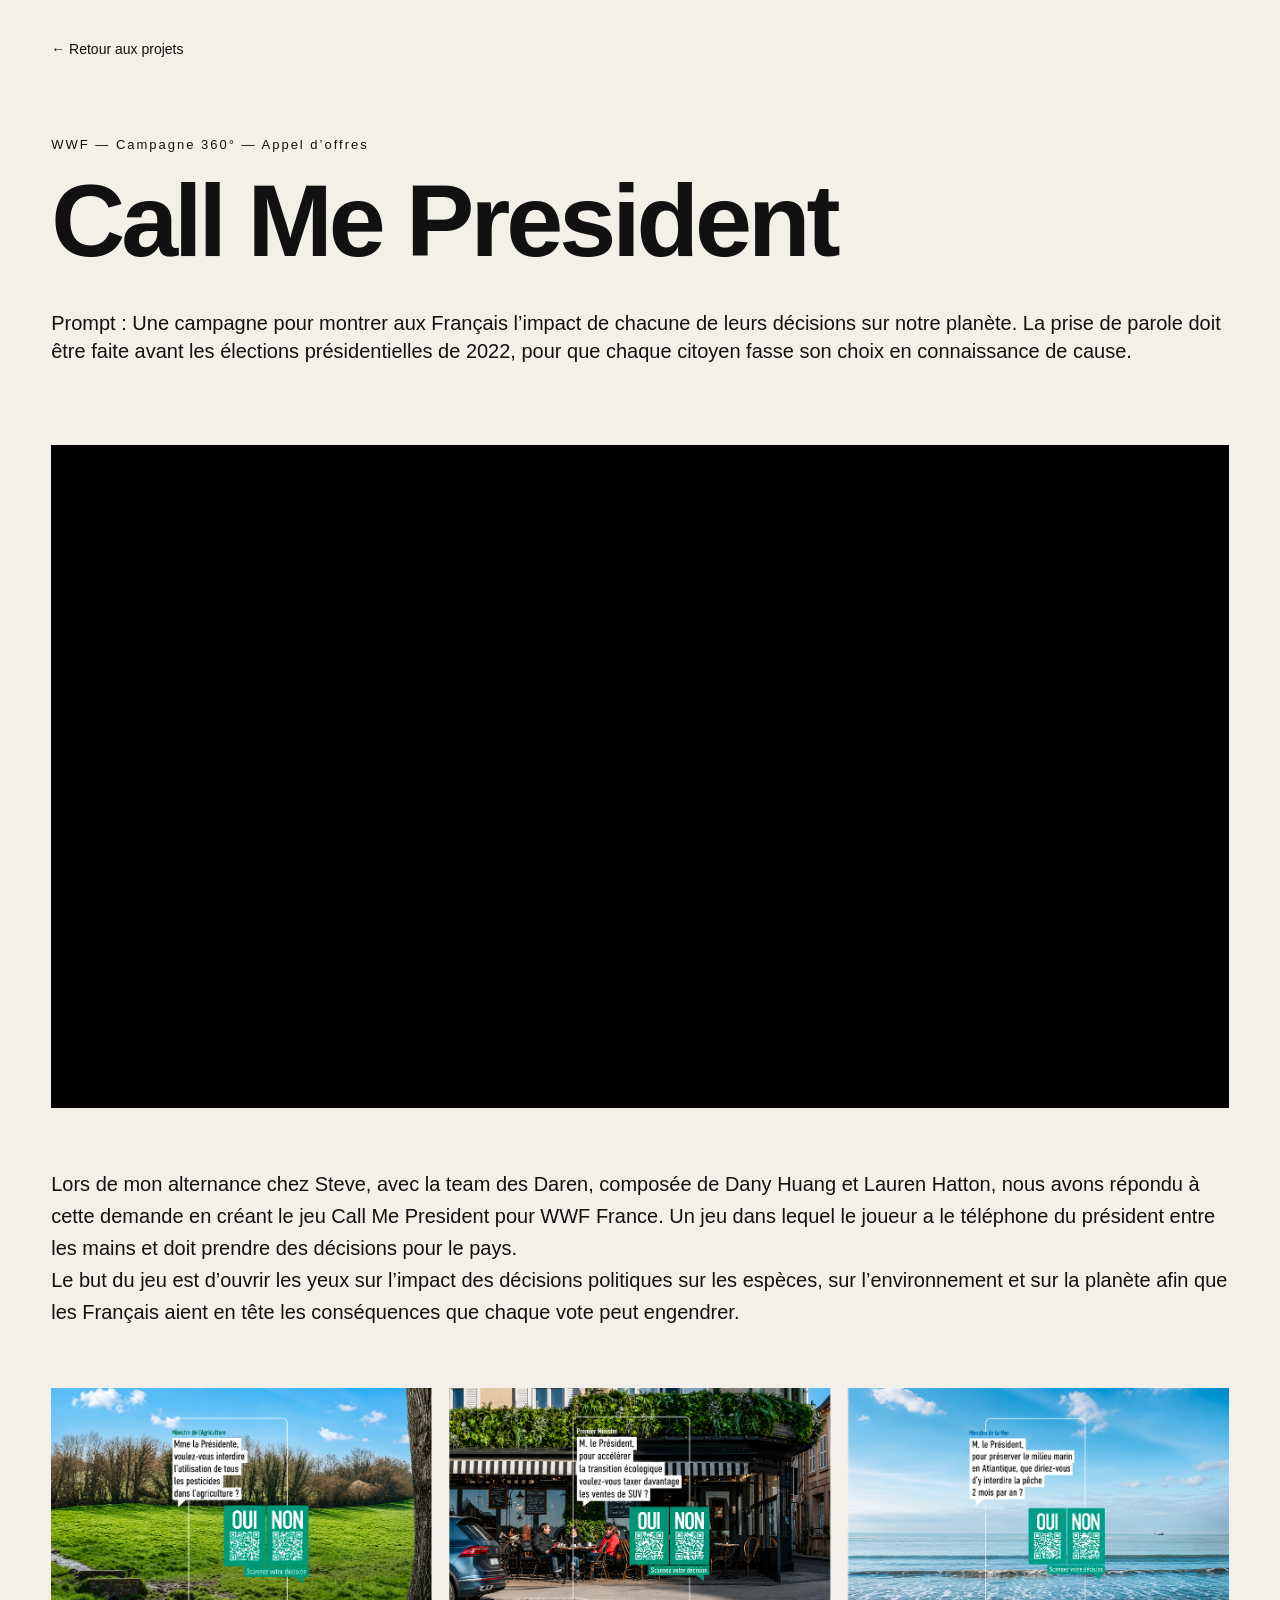
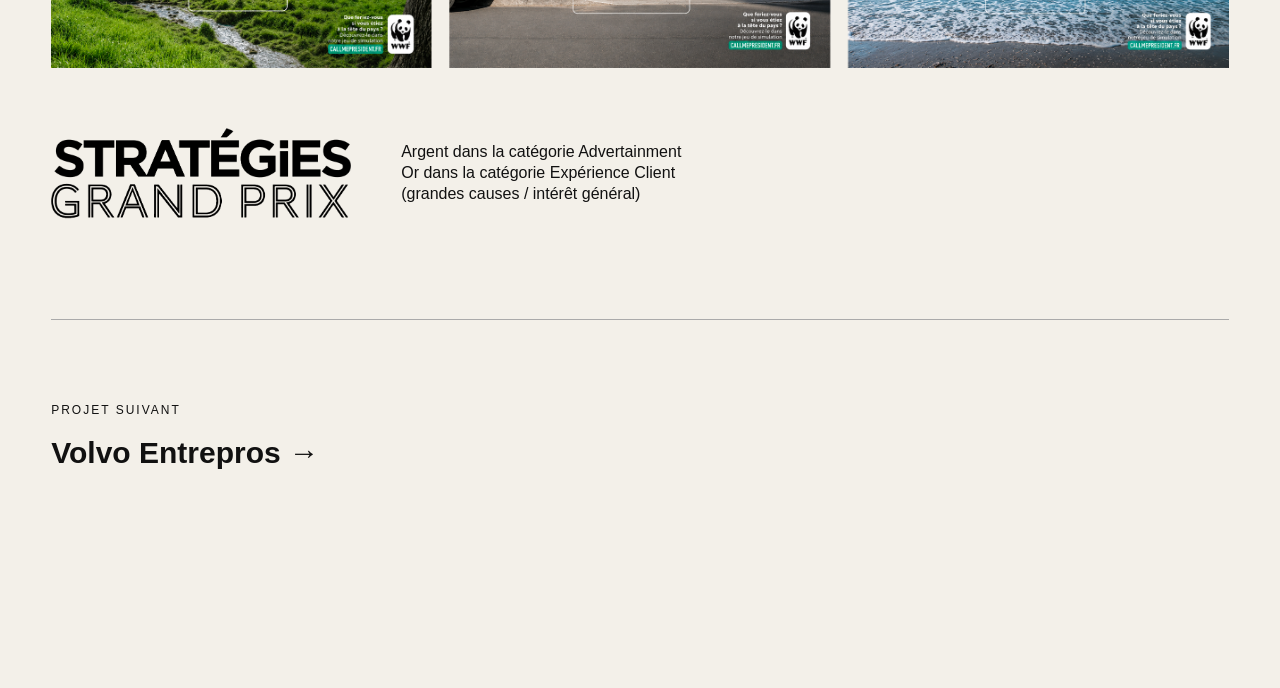
==== projets/projet1.html @ 9bf9206a "ajout du portfolio" ====
<!DOCTYPE html>
<html lang="fr">

<head>
  <meta charset="UTF-8">
  <meta name="viewport" content="width=device-width, initial-scale=1.0">

  <title>Call Me President</title>

  <link rel="stylesheet" href="../style.css">
</head>

<body>

  <main class="project-page">

    <a href="../index.html" class="back-button">
      ← Retour aux projets
    </a>

    <header class="project-header">

      <p class="project-category">
        WWF — Campagne 360° — Appel d’offres
      </p>

      <h1>
        Call Me President
      </h1>

      <p class="project-description">
        Prompt : Une campagne pour montrer aux Français l’impact de chacune de leurs décisions
        sur notre planète. La prise de parole doit être faite avant les élections
        présidentielles de 2022, pour que chaque citoyen fasse son choix en connaissance
        de cause.
      </p>

    </header>

    <div class="project-content">


      <video autoplay muted loop playsinline>
        <source src="../videos/projet1.mp4" type="video/mp4">
      </video>


      <p>
        Lors de mon alternance chez Steve, avec la team des Daren, composée de
        Dany Huang et Lauren Hatton, nous avons répondu à cette demande en créant
        le jeu Call Me President pour WWF France. Un jeu dans lequel le joueur a
        le téléphone du président entre les mains et doit prendre des décisions
        pour le pays.
      </p>


      <p>
        Le but du jeu est d’ouvrir les yeux sur l’impact des décisions politiques
        sur les espèces, sur l’environnement et sur la planète afin que les Français
        aient en tête les conséquences que chaque vote peut engendrer.
      </p>

      <img
        src="../images/projet1-2.png"
        alt="Call Me President"
      >

      <div class="image-text-row">

        <img
          src="../images/strategie-grand-prix.png"
          alt="Stratégies Grand Prix"
        >

        <p>
          Argent dans la catégorie Advertainment<br>
          Or dans la catégorie Expérience Client<br>
          (grandes causes / intérêt général)
        </p>


      </div>

    <a href="projet2.html" class="next-project">

      <span>Projet suivant</span>

      <h2>
       Volvo Entrepros →
      </h2>

    </a>

    </div>

  </main>

</body>

</html>
---- style.css ----
* {
  margin: 0;
  padding: 0;
  box-sizing: border-box;
}

html {
  scroll-behavior: smooth;
}

body {
  font-family: Arial, Helvetica, sans-serif;
  background: #f3f0e9;
  color: #111;
}

a {
  color: inherit;
  text-decoration: none;
}


/* HERO */

nav {
  display: flex;
  justify-content: space-between;
  align-items: center;

  width: 100%;
  padding: 20px 6%;

  background: #111;
  color: white;

  position: sticky;
  top: 0;
  z-index: 1000;
}

.hero {
  color: White;
  min-height: 60vh;
  padding: 0;

  display: flex;
  flex-direction: column;

  background-image: url("images/hero.png");
  background-size: cover;
  background-position: center;
  background-repeat: no-repeat;
}

.logo {
  font-weight: bold;
  font-size: 18px;
}

.nav-links {
  display: flex;
  gap: 30px;
}

.nav-links a {
  font-size: 14px;
}

.hero-content {
  flex: 1;

  display: flex;
  flex-direction: column;
  justify-content: center;

  padding: 6%;
}

.intro {
  font-size: 14px;
  text-transform: uppercase;
  letter-spacing: 3px;
  margin-bottom: 30px;
}

.hero h1 {
  font-size: clamp(55px, 9vw, 140px);
  line-height: 0.9;
  max-width: 1200px;
  letter-spacing: -5px;
}

.hero h1 span {
  display: block;
  font-style: italic;
  font-weight: 400;
}

.button {
  margin-top: 50px;
  width: fit-content;
  padding: 16px 28px;

  background: transparent;
  color: white;

  border: 1px solid transparent;
  border-radius: 100px;

  transition: 0.3s;
}

.button:hover {
  background: transparent;
  border-color: white;
}

/* SECTIONS */

section {
  padding: 80px 6%;
}

.section-number {
  font-size: 13px;
  margin-bottom: 20px;
  opacity: 0.5;
}

section h2 {
  font-size: clamp(40px, 6vw, 85px);
  letter-spacing: -3px;
}


/* ABOUT */

.about {
  background: #f3f0e9;
  color: #111;
  padding: 50px 6%;
}

.about-text {
  font-size: 25px;
  width: 100%;
  max-width: none;
  line-height: 1.2;
  margin-top: 60px;
}


/* PROJECTS */

.projects {
  background: #111;
  color: white;
}

.project-grid {
  display: grid;
  grid-template-columns: repeat(2, minmax(0, 450px));

  justify-content: center;

  gap: 60px 40px;
  margin-top: 70px;
}

.project-image {
  width: 100%;
  aspect-ratio: 1 / 1;

  transition: transform 0.4s ease;
}

.project-card:hover .project-image {
  transform: scale(0.98);
}

.project-one {
  background-image: url("images/projet1.jpg");
  background-size: cover;
  background-position: center;
}

.project-two {
  background-image: url("images/projet2.jpg");
  background-size: cover;
  background-position: center;
}

.project-three {
  background-image: url("images/projet3.jpg");
  background-size: cover;
  background-position: center;
}

.project-four {
  background-image: url("images/projet4.png");
  background-size: cover;
  background-position: center;
}

.project-five {
  background-image: url("images/projet5.jpg");
  background-size: cover;
  background-position: center;
}

.project-six {
  background-image: url("images/projet6.jpg");
  background-size: cover;
  background-position: center;
}

.project-seven {
  background-image: url("images/projet7.png");
  background-size: cover;
  background-position: center;
}

.project-eight {
  background-image: url("images/projet8.png");
  background-size: cover;
  background-position: center;
}

.project-info {
  padding-top: 20px;
}

.project-info p {
  font-size: 11px;
  letter-spacing: 2px;
  margin-bottom: 8px;
}

.project-info h3 {
  font-size: 28px;
}

.project-link {
  color: inherit;
  text-decoration: none;
  display: block;
}

/* PAGE PROJET */

.project-page {
  padding: 40px 4% 120px;
}

.back-button {
  display: inline-block;
  font-size: 14px;
  margin-bottom: 80px;
}

.project-header {
  width: 100%;
  max-width: none;
  margin-bottom: 80px;
}

.project-category {
  font-size: 13px;
  letter-spacing: 2px;
  margin-bottom: 20px;
}

.project-header h1 {
  font-size: clamp(48px, 8vw, 120px);
  line-height: 0.95;
  letter-spacing: -4px;
}

.project-description {
  font-size: 20px;
  line-height: 1.4;
  width: 100%;
  max-width: none;
  margin-top: 40px;
}

/* PROJET 5 - VISUEL 16:9 */

.project5-wide-image {
  width: 100%;
  margin: 60px 0;
}

.project5-wide-image img {
  width: 100%;
  aspect-ratio: 16 / 9;
  object-fit: cover;
  display: block;
}

/* PROJET 5 - 3 VISUELS COTE A COTE */

.project5-images {
  display: flex;
  justify-content: center;
  align-items: flex-start;
  gap: 20px;

  width: 100%;
  margin: 60px 0;
}

.project5-images img {
  width: calc((100% - 40px) / 3);
  height: auto;
  display: block;
}

/* PROJET 6 - VISUEL HORIZONTAL */

.project6-horizontal-image {
  width: 100%;
  margin: 60px 0;
}

.project6-horizontal-image img {
  width: 100%;
  height: auto;
  display: block;
}

/* CONTENU DU PROJET */

.project-content {
  width: 100%;
  max-width: none;
  margin: 0 auto;
}


/* GRANDES IMAGES */

.project-content > img {
  width: 100%;
  height: auto;
  display: block;
  margin: 60px 0;
}


/* GRANDES VIDÉOS */

.project-content > video {
  width: 100%;
  aspect-ratio: 16 / 9;
  object-fit: contain;
  background: black;
  display: block;
  margin: 60px 0;
}

/* 3 VIDEOS VERTICALES 9:16 */

.vertical-videos {
  display: flex;
  justify-content: center;
  align-items: flex-start;
  gap: 20px;

  width: 100%;
  margin: 60px 0;
}

.vertical-videos video {
  width: calc((100% - 40px) / 3);
  aspect-ratio: 9 / 16;
  object-fit: cover;
  display: block;
}

/* 3 VIDEOS 16:9 COTE A COTE */

.horizontal-videos {
  display: flex;
  justify-content: center;
  align-items: flex-start;
  gap: 20px;

  width: 100%;
  margin: 60px 0;
}

.horizontal-videos video {
  width: calc((100% - 40px) / 3);
  aspect-ratio: 16 / 9;
  object-fit: contain;
  display: block;
  background: black;
}

/* VISUELS PRESSE - 2 PAR LIGNE */

.vertical-images {
  display: grid;
  grid-template-columns: repeat(2, 1fr);
  gap: 30px;

  width: 100%;
  margin: 60px 0;
}

.vertical-images img {
  width: 100%;
  height: auto;
  display: block;
}

/* TEXTES */

.project-content h2 {
  font-size: clamp(28px, 4vw, 40px);
  margin-top: 50px;
  margin-bottom: 20px;
  max-width: 800px;
}

.project-content > p {
  font-size: 20px;
  line-height: 1.6;
  width: 100%;
  max-width: none;
}

/* IMAGE + TEXTE */

.image-text-row {
  display: flex;
  align-items: center;
  gap: 50px;
  margin: 60px 0;
}

.image-text-row img {
  width: 300px;
  max-width: 40%;
  height: auto;
  margin: 0;
}

.image-text-row p {
  font-size: 16px;
  line-height: 1.3;
  margin: 0;
}


/* MOBILE */

@media (max-width: 700px) {

  .project-page {
    padding: 25px 4% 80px;
  }

  .back-button {
    margin-bottom: 50px;
  }

  .project-header {
    margin-bottom: 50px;
  }

  .project-header h1 {
    letter-spacing: -2px;
  }

  .project-content > img,
  .project-content > video {
    margin: 35px 0;
  }

  .image-text-row {
    flex-direction: column;
    align-items: flex-start;
    gap: 20px;
  }

  .image-text-row img {
    width: 180px;
    max-width: 100%;
  }

}

/* PROJET SUIVANT */

.next-project {
  display: block;
  margin-top: 100px;
  padding: 80px 0;
  border-top: 1px solid #aaa;
  color: inherit;
  text-decoration: none;
}

.next-project span {
  font-size: 12px;
  text-transform: uppercase;
  letter-spacing: 2px;
}

.next-project h2 {
  font-size: 30px;
  margin-top: 20px;
  line-height: 1;
  transition: transform 0.3s ease;
}

.next-project:hover h2 {
  transform: translateX(20px);
}

/* SKILLS */

.skills {
  background-image: url("images/hero.png");
  background-size: cover;
  background-position: center;
  background-repeat: no-repeat;

  color: white;
  padding: 50px 6% 50px;
}

.skills .section-number {
  margin-bottom: 10px;
  opacity: 0.6;
}

.skills > h2 {
  font-size: clamp(40px, 5vw, 70px);
  margin-bottom: 45px;
}


/* BLOCS SKILLS */

.skills-block {
  margin-top: 0;
  padding: 15px 0;

  border-top: 1px solid rgba(255, 255, 255, 0.25);
}

.skills-block:last-of-type {
  border-bottom: 1px solid rgba(255, 255, 255, 0.25);
}


/* PETITS TITRES */

.skills-block h3 {
  font-size: 12px;
  text-transform: uppercase;
  letter-spacing: 2px;

  margin-bottom: 12px;

  opacity: 0.65;
}

/* STORYBOARD */

.storyboard {
  display: grid;
  grid-template-columns: repeat(4, 1fr);
  gap: 20px;

  width: 100%;
  margin: 60px 0;
}

.storyboard img {
  width: 100%;
  height: auto;
  display: block;
}

/* STORYBOARD DÉTAILLÉ */

.storyboard-detail {
  display: grid;
  grid-template-columns: repeat(2, 1fr);
  gap: 50px 30px;

  width: 100%;
  margin: 80px 0;
}

.storyboard-item img {
  width: 100%;
  height: auto;
  display: block;
}

.storyboard-item p {
  font-size: 15px;
  line-height: 1.5;
  margin-top: 15px;
  text-align: center;
}

/* CONTENU */

.skills-line {
  font-size: clamp(14px, 1.5vw, 20px);
  line-height: 1.4;
  max-width: 1200px;
  margin: 0;
}

/* LOGICIELS */

.software-block {
  margin-top: 35px;
}

.software-block h3 {
  font-size: 12px;
  text-transform: uppercase;
  letter-spacing: 2px;
  margin-bottom: 20px;
  opacity: 0.65;
}

.software-icons {
  display: flex;
  flex-wrap: wrap;
  align-items: center;
  gap: 25px;
}

.software img {
  width: 45px;
  height: 45px;
  object-fit: contain;
  margin: 0;
}

.software p {
  font-size: 11px;
  margin-top: 6px;
}


/* CONTACT */

.contact {
  background: #ff4f2e;
  color: #111;

  min-height: auto;
  padding: 50px 6%;
}

.contact .section-number {
  margin-bottom: 30px;
}

.contact-info {
  display: flex;
  align-items: center;
  justify-content: space-between;
  gap: 30px;
}

.contact-info a {
  font-size: 18px;
  margin: 0;
  text-decoration: none;
}

.contact-info a:hover {
  text-decoration: underline;
}


/* FOOTER */

footer {
  padding: 30px 6%;
  background: #111;
  color: white;
  display: flex;
  justify-content: space-between;
}

footer div {
  display: flex;
  gap: 25px;
}


/* MOBILE */

@media (max-width: 700px) {

  .nav-links {
    display: none;
  }

  .hero h1 {
    letter-spacing: -3px;
  }

  .project-grid {
    grid-template-columns: minmax(0, 1fr);
    gap: 40px;
    margin-top: 40px;
  }

  section {
    padding: 80px 6%;
  }

  footer {
    flex-direction: column;
    gap: 20px;
  }

.vertical-videos {
  width: 100%;
  display: flex;
  justify-content: center;
  align-items: flex-start;
  gap: 20px;
  margin: 60px 0;
}

.vertical-videos video {
  display: block;
  width: calc((100% - 40px) / 3);
  height: auto;
  aspect-ratio: 9 / 16;
  object-fit: cover;
  background: black;
}

.vertical-images {
  grid-template-columns: 1fr;
  gap: 20px;
}

.vertical-images img {
  width: 100%;
}

.contact-info {
  flex-direction: column;
  align-items: flex-start;
  gap: 15px;
}
}
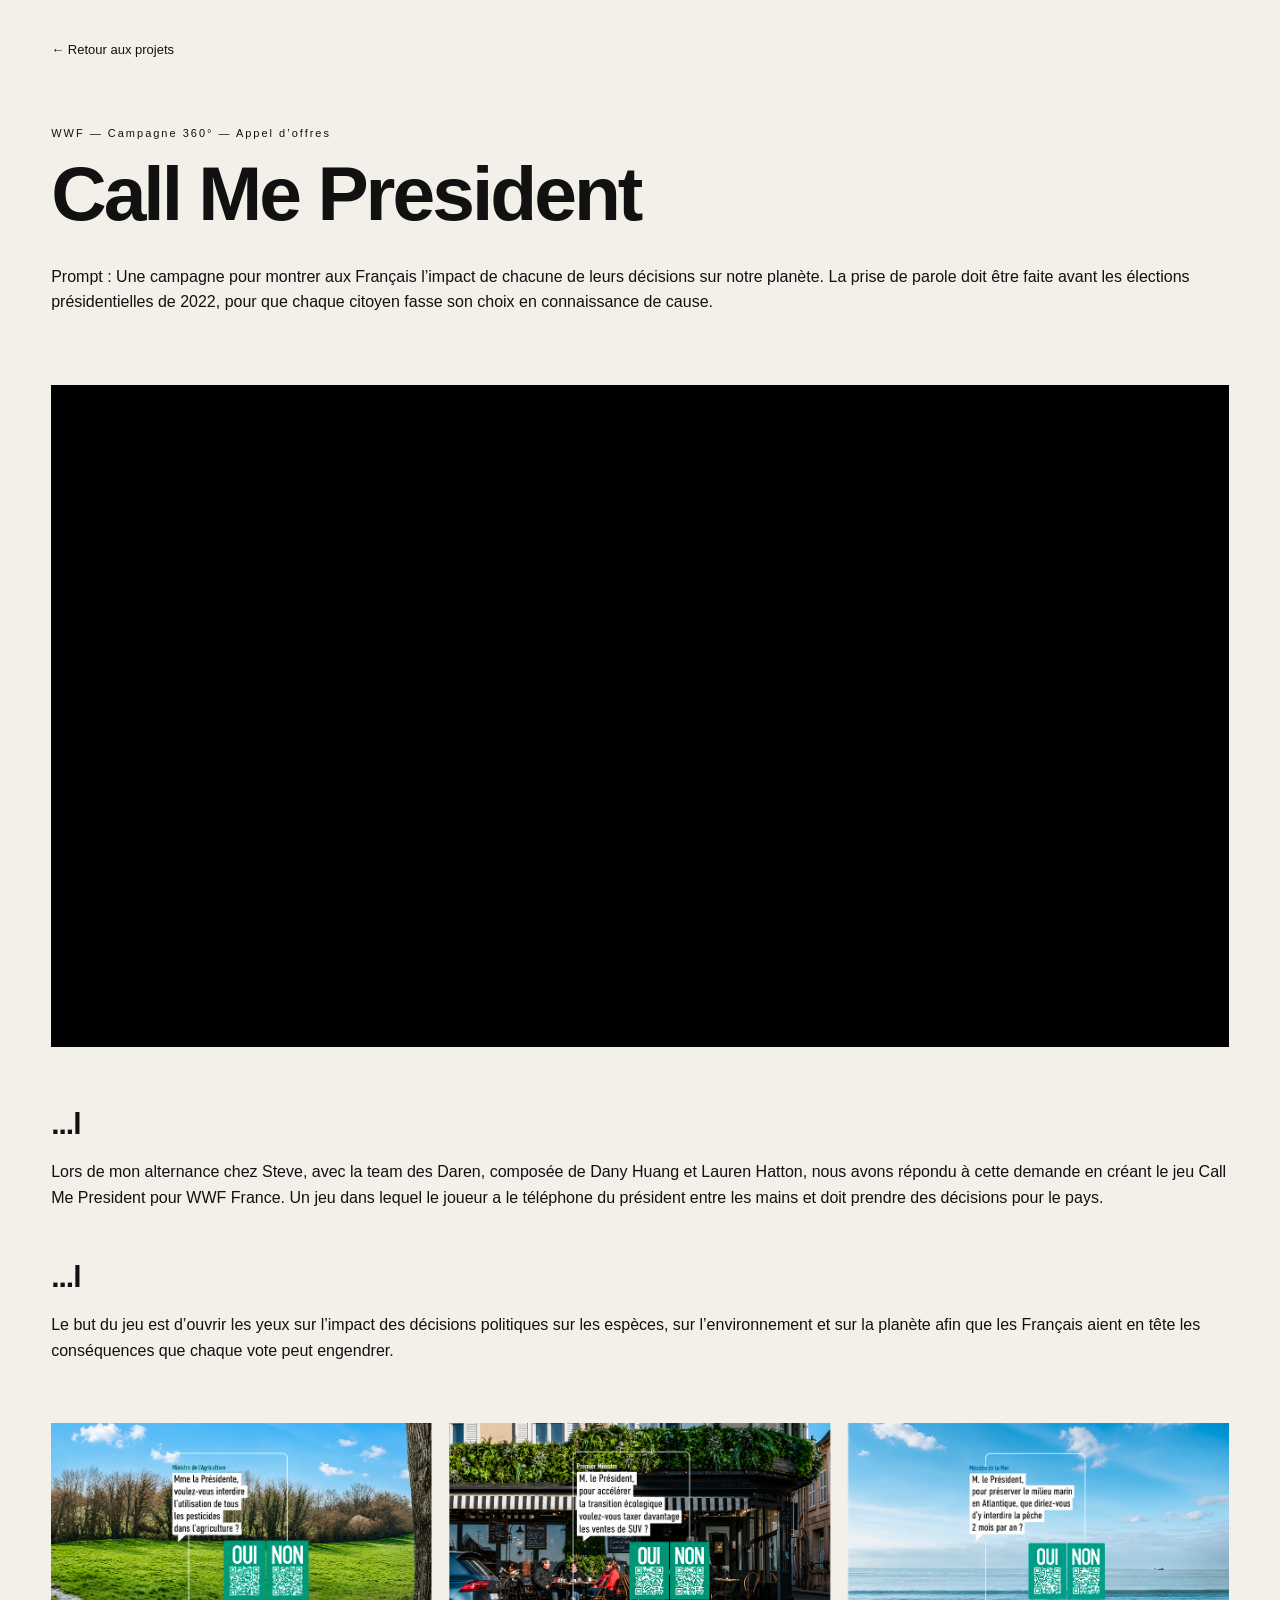
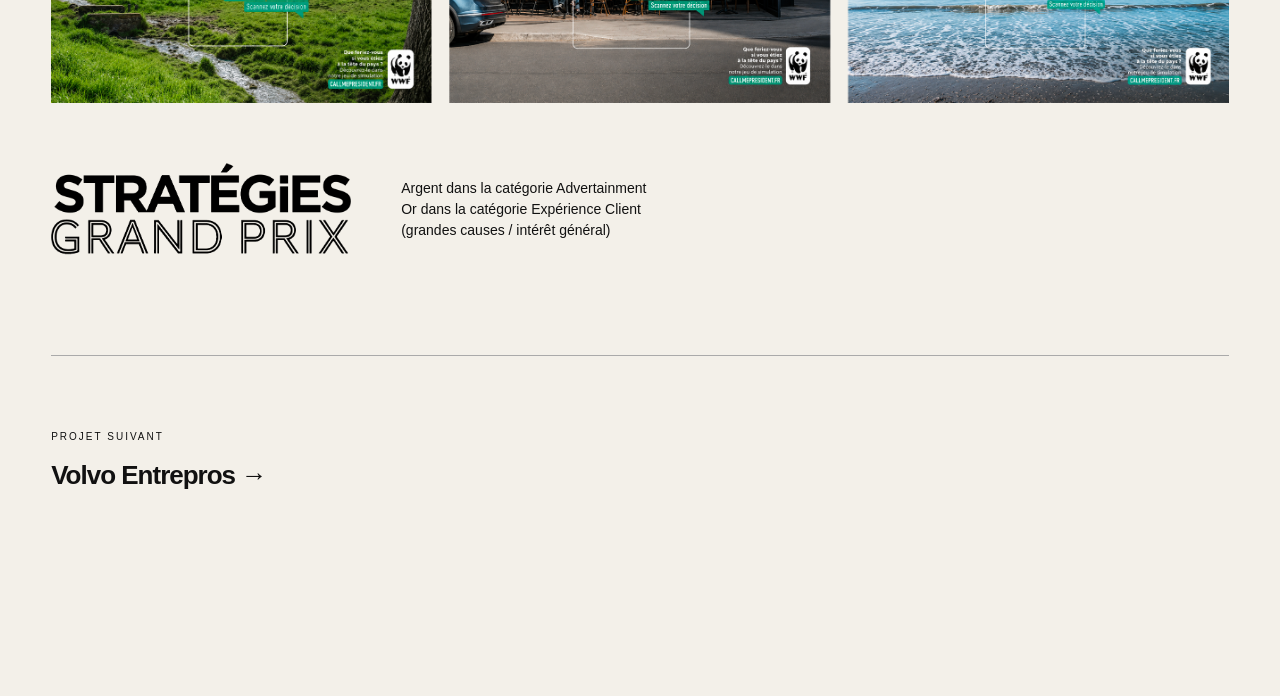
==== commit 66e0f894: "ajout cv" ====
--- a/projets/projet1.html
+++ b/projets/projet1.html
@@ -44,7 +44,7 @@
         <source src="../videos/projet1.mp4" type="video/mp4">
       </video>
 
-
+ <h2>...l</h2>
       <p>
         Lors de mon alternance chez Steve, avec la team des Daren, composée de
         Dany Huang et Lauren Hatton, nous avons répondu à cette demande en créant
@@ -53,7 +53,7 @@
         pour le pays.
       </p>
 
-
+ <h2>...l</h2>
       <p>
         Le but du jeu est d’ouvrir les yeux sur l’impact des décisions politiques
         sur les espèces, sur l’environnement et sur la planète afin que les Français
--- a/style.css
+++ b/style.css
@@ -1,3 +1,7 @@
+/* ========================================
+   RESET
+======================================== */
+
 * {
   margin: 0;
   padding: 0;
@@ -20,7 +24,9 @@
 }
 
 
-/* HERO */
+/* ========================================
+   NAVIGATION
+======================================== */
 
 nav {
   display: flex;
@@ -38,8 +44,27 @@
   z-index: 1000;
 }
 
+.logo {
+  font-weight: bold;
+  font-size: 16px;
+}
+
+.nav-links {
+  display: flex;
+  gap: 30px;
+}
+
+.nav-links a {
+  font-size: 13px;
+}
+
+
+/* ========================================
+   HERO
+======================================== */
+
 .hero {
-  color: White;
+  color: white;
   min-height: 60vh;
   padding: 0;
 
@@ -52,20 +77,6 @@
   background-repeat: no-repeat;
 }
 
-.logo {
-  font-weight: bold;
-  font-size: 18px;
-}
-
-.nav-links {
-  display: flex;
-  gap: 30px;
-}
-
-.nav-links a {
-  font-size: 14px;
-}
-
 .hero-content {
   flex: 1;
 
@@ -77,17 +88,17 @@
 }
 
 .intro {
-  font-size: 14px;
+  font-size: 12px;
   text-transform: uppercase;
   letter-spacing: 3px;
-  margin-bottom: 30px;
+  margin-bottom: 25px;
 }
 
 .hero h1 {
-  font-size: clamp(55px, 9vw, 140px);
+  font-size: clamp(46px, 7vw, 110px);
   line-height: 0.9;
   max-width: 1200px;
-  letter-spacing: -5px;
+  letter-spacing: -4px;
 }
 
 .hero h1 span {
@@ -97,15 +108,18 @@
 }
 
 .button {
-  margin-top: 50px;
+  margin-top: 40px;
   width: fit-content;
-  padding: 16px 28px;
+
+  padding: 13px 24px;
 
   background: transparent;
   color: white;
 
   border: 1px solid transparent;
   border-radius: 100px;
+
+  font-size: 13px;
 
   transition: 0.3s;
 }
@@ -115,25 +129,30 @@
   border-color: white;
 }
 
-/* SECTIONS */
+
+/* ========================================
+   SECTIONS
+======================================== */
 
 section {
-  padding: 80px 6%;
+  padding: 70px 6%;
 }
 
 .section-number {
-  font-size: 13px;
-  margin-bottom: 20px;
+  font-size: 11px;
+  margin-bottom: 18px;
   opacity: 0.5;
 }
 
 section h2 {
-  font-size: clamp(40px, 6vw, 85px);
-  letter-spacing: -3px;
-}
-
-
-/* ABOUT */
+  font-size: clamp(32px, 4.5vw, 62px);
+  letter-spacing: -2px;
+}
+
+
+/* ========================================
+   À PROPOS
+======================================== */
 
 .about {
   background: #f3f0e9;
@@ -142,15 +161,20 @@
 }
 
 .about-text {
-  font-size: 25px;
   width: 100%;
   max-width: none;
-  line-height: 1.2;
-  margin-top: 60px;
-}
-
-
-/* PROJECTS */
+
+  margin-top: 45px;
+
+  font-size: 20px;
+  line-height: 1.35;
+  font-weight: 400;
+}
+
+
+/* ========================================
+   PROJETS — PAGE D'ACCUEIL
+======================================== */
 
 .projects {
   background: #111;
@@ -164,7 +188,7 @@
   justify-content: center;
 
   gap: 60px 40px;
-  margin-top: 70px;
+  margin-top: 60px;
 }
 
 .project-image {
@@ -177,6 +201,9 @@
 .project-card:hover .project-image {
   transform: scale(0.98);
 }
+
+
+/* IMAGES DES 8 PROJETS */
 
 .project-one {
   background-image: url("images/projet1.jpg");
@@ -226,18 +253,22 @@
   background-position: center;
 }
 
+
+/* INFORMATIONS SOUS LES PROJETS */
+
 .project-info {
-  padding-top: 20px;
+  padding-top: 16px;
 }
 
 .project-info p {
-  font-size: 11px;
+  font-size: 10px;
   letter-spacing: 2px;
-  margin-bottom: 8px;
+  margin-bottom: 7px;
 }
 
 .project-info h3 {
-  font-size: 28px;
+  font-size: 22px;
+  font-weight: 500;
 }
 
 .project-link {
@@ -246,7 +277,10 @@
   display: block;
 }
 
-/* PAGE PROJET */
+
+/* ========================================
+   PAGES PROJETS
+======================================== */
 
 .project-page {
   padding: 40px 4% 120px;
@@ -254,136 +288,131 @@
 
 .back-button {
   display: inline-block;
-  font-size: 14px;
-  margin-bottom: 80px;
+  font-size: 13px;
+  margin-bottom: 70px;
 }
 
 .project-header {
   width: 100%;
   max-width: none;
-  margin-bottom: 80px;
+  margin-bottom: 70px;
 }
 
 .project-category {
-  font-size: 13px;
+  font-size: 11px;
   letter-spacing: 2px;
-  margin-bottom: 20px;
+  margin-bottom: 18px;
 }
 
 .project-header h1 {
-  font-size: clamp(48px, 8vw, 120px);
+  font-size: clamp(40px, 6vw, 90px);
   line-height: 0.95;
-  letter-spacing: -4px;
+  letter-spacing: -3px;
 }
 
 .project-description {
-  font-size: 20px;
-  line-height: 1.4;
   width: 100%;
   max-width: none;
-  margin-top: 40px;
-}
-
-/* PROJET 5 - VISUEL 16:9 */
-
-.project5-wide-image {
-  width: 100%;
+
+  margin-top: 35px;
+
+  font-size: 16px;
+  line-height: 1.55;
+}
+
+
+/* ========================================
+   CONTENU DES PROJETS
+======================================== */
+
+.project-content {
+  width: 100%;
+  max-width: none;
+  margin: 0 auto;
+}
+
+
+/* TEXTES */
+
+.project-content h2 {
+  max-width: 800px;
+  margin-top: 50px;
+  margin-bottom: 18px;
+
+  font-size: clamp(22px, 2.7vw, 30px);
+  letter-spacing: -1px;
+}
+
+.project-content > p {
+  width: 100%;
+  max-width: none;
+
+  font-size: 16px;
+  line-height: 1.6;
+}
+
+
+/* GRANDES IMAGES */
+
+.project-content > img {
+  width: 100%;
+  height: auto;
+  display: block;
+
   margin: 60px 0;
 }
 
-.project5-wide-image img {
+
+/* GRANDES VIDÉOS */
+
+.project-content > video {
   width: 100%;
   aspect-ratio: 16 / 9;
-  object-fit: cover;
-  display: block;
-}
-
-/* PROJET 5 - 3 VISUELS COTE A COTE */
-
-.project5-images {
+
+  object-fit: contain;
+  background: black;
+
+  display: block;
+
+  margin: 60px 0;
+}
+
+
+/* ========================================
+   PROJET 2 — VIDÉOS VERTICALES
+======================================== */
+
+.vertical-videos {
   display: flex;
   justify-content: center;
   align-items: flex-start;
+
   gap: 20px;
 
   width: 100%;
   margin: 60px 0;
 }
 
-.project5-images img {
+.vertical-videos video {
+  display: block;
+
   width: calc((100% - 40px) / 3);
-  height: auto;
-  display: block;
-}
-
-/* PROJET 6 - VISUEL HORIZONTAL */
-
-.project6-horizontal-image {
-  width: 100%;
-  margin: 60px 0;
-}
-
-.project6-horizontal-image img {
-  width: 100%;
-  height: auto;
-  display: block;
-}
-
-/* CONTENU DU PROJET */
-
-.project-content {
-  width: 100%;
-  max-width: none;
-  margin: 0 auto;
-}
-
-
-/* GRANDES IMAGES */
-
-.project-content > img {
-  width: 100%;
-  height: auto;
-  display: block;
-  margin: 60px 0;
-}
-
-
-/* GRANDES VIDÉOS */
-
-.project-content > video {
-  width: 100%;
-  aspect-ratio: 16 / 9;
-  object-fit: contain;
+  aspect-ratio: 9 / 16;
+
+  object-fit: cover;
   background: black;
-  display: block;
-  margin: 60px 0;
-}
-
-/* 3 VIDEOS VERTICALES 9:16 */
-
-.vertical-videos {
+}
+
+
+/* ========================================
+   PROJET 3 — VIDÉOS HORIZONTALES
+======================================== */
+
+.horizontal-videos {
   display: flex;
   justify-content: center;
   align-items: flex-start;
-  gap: 20px;
-
-  width: 100%;
-  margin: 60px 0;
-}
-
-.vertical-videos video {
-  width: calc((100% - 40px) / 3);
-  aspect-ratio: 9 / 16;
-  object-fit: cover;
-  display: block;
-}
-
-/* 3 VIDEOS 16:9 COTE A COTE */
-
-.horizontal-videos {
-  display: flex;
-  justify-content: center;
-  align-items: flex-start;
+
   gap: 20px;
 
   width: 100%;
@@ -393,16 +422,22 @@
 .horizontal-videos video {
   width: calc((100% - 40px) / 3);
   aspect-ratio: 16 / 9;
+
   object-fit: contain;
   display: block;
+
   background: black;
 }
 
-/* VISUELS PRESSE - 2 PAR LIGNE */
+
+/* ========================================
+   VISUELS PRESSE — 2 PAR LIGNE
+======================================== */
 
 .vertical-images {
   display: grid;
   grid-template-columns: repeat(2, 1fr);
+
   gap: 30px;
 
   width: 100%;
@@ -415,28 +450,17 @@
   display: block;
 }
 
-/* TEXTES */
-
-.project-content h2 {
-  font-size: clamp(28px, 4vw, 40px);
-  margin-top: 50px;
-  margin-bottom: 20px;
-  max-width: 800px;
-}
-
-.project-content > p {
-  font-size: 20px;
-  line-height: 1.6;
-  width: 100%;
-  max-width: none;
-}
-
-/* IMAGE + TEXTE */
+
+/* ========================================
+   IMAGE + TEXTE
+======================================== */
 
 .image-text-row {
   display: flex;
   align-items: center;
+
   gap: 50px;
+
   margin: 60px 0;
 }
 
@@ -444,75 +468,154 @@
   width: 300px;
   max-width: 40%;
   height: auto;
+
   margin: 0;
 }
 
 .image-text-row p {
-  font-size: 16px;
-  line-height: 1.3;
   margin: 0;
-}
-
-
-/* MOBILE */
-
-@media (max-width: 700px) {
-
-  .project-page {
-    padding: 25px 4% 80px;
-  }
-
-  .back-button {
-    margin-bottom: 50px;
-  }
-
-  .project-header {
-    margin-bottom: 50px;
-  }
-
-  .project-header h1 {
-    letter-spacing: -2px;
-  }
-
-  .project-content > img,
-  .project-content > video {
-    margin: 35px 0;
-  }
-
-  .image-text-row {
-    flex-direction: column;
-    align-items: flex-start;
-    gap: 20px;
-  }
-
-  .image-text-row img {
-    width: 180px;
-    max-width: 100%;
-  }
-
-}
-
-/* PROJET SUIVANT */
+
+  font-size: 14px;
+  line-height: 1.5;
+}
+
+
+/* ========================================
+   PROJET 5 — VISUEL 16:9
+======================================== */
+
+.project5-wide-image {
+  width: 100%;
+  margin: 60px 0;
+}
+
+.project5-wide-image img {
+  width: 100%;
+  aspect-ratio: 16 / 9;
+
+  object-fit: cover;
+  display: block;
+}
+
+
+/* ========================================
+   PROJET 5 — 3 VISUELS
+======================================== */
+
+.project5-images {
+  display: flex;
+  justify-content: center;
+  align-items: flex-start;
+
+  gap: 20px;
+
+  width: 100%;
+  margin: 60px 0;
+}
+
+.project5-images img {
+  width: calc((100% - 40px) / 3);
+  height: auto;
+
+  display: block;
+}
+
+
+/* ========================================
+   PROJET 6 — IMAGE HORIZONTALE
+======================================== */
+
+.project6-horizontal-image {
+  width: 100%;
+  margin: 60px 0;
+}
+
+.project6-horizontal-image img {
+  width: 100%;
+  height: auto;
+
+  display: block;
+}
+
+
+/* ========================================
+   STORYBOARD
+======================================== */
+
+.storyboard {
+  display: grid;
+  grid-template-columns: repeat(4, 1fr);
+
+  gap: 20px;
+
+  width: 100%;
+  margin: 60px 0;
+}
+
+.storyboard img {
+  width: 100%;
+  height: auto;
+  display: block;
+}
+
+
+/* STORYBOARD DÉTAILLÉ */
+
+.storyboard-detail {
+  display: grid;
+  grid-template-columns: repeat(2, 1fr);
+
+  gap: 50px 30px;
+
+  width: 100%;
+  margin: 80px 0;
+}
+
+.storyboard-item img {
+  width: 100%;
+  height: auto;
+  display: block;
+}
+
+.storyboard-item p {
+  margin-top: 12px;
+
+  font-size: 13px;
+  line-height: 1.5;
+
+  text-align: center;
+}
+
+
+/* ========================================
+   PROJET SUIVANT
+======================================== */
 
 .next-project {
   display: block;
+
   margin-top: 100px;
-  padding: 80px 0;
+  padding: 70px 0;
+
   border-top: 1px solid #aaa;
+
   color: inherit;
   text-decoration: none;
 }
 
 .next-project span {
-  font-size: 12px;
+  font-size: 10px;
+
   text-transform: uppercase;
   letter-spacing: 2px;
 }
 
 .next-project h2 {
-  font-size: 30px;
-  margin-top: 20px;
+  margin-top: 18px;
+
+  font-size: 26px;
   line-height: 1;
+
   transition: transform 0.3s ease;
 }
 
@@ -520,7 +623,10 @@
   transform: translateX(20px);
 }
 
-/* SKILLS */
+
+/* ========================================
+   COMPÉTENCES
+======================================== */
 
 .skills {
   background-image: url("images/hero.png");
@@ -529,7 +635,8 @@
   background-repeat: no-repeat;
 
   color: white;
-  padding: 50px 6% 50px;
+
+  padding: 50px 6%;
 }
 
 .skills .section-number {
@@ -538,16 +645,16 @@
 }
 
 .skills > h2 {
-  font-size: clamp(40px, 5vw, 70px);
-  margin-bottom: 45px;
-}
-
-
-/* BLOCS SKILLS */
+  margin-bottom: 40px;
+  font-size: clamp(32px, 4vw, 54px);
+}
+
+
+/* BLOCS */
 
 .skills-block {
   margin-top: 0;
-  padding: 15px 0;
+  padding: 14px 0;
 
   border-top: 1px solid rgba(255, 255, 255, 0.25);
 }
@@ -560,76 +667,42 @@
 /* PETITS TITRES */
 
 .skills-block h3 {
-  font-size: 12px;
+  margin-bottom: 10px;
+
+  font-size: 10px;
+
   text-transform: uppercase;
   letter-spacing: 2px;
 
-  margin-bottom: 12px;
-
   opacity: 0.65;
 }
 
-/* STORYBOARD */
-
-.storyboard {
-  display: grid;
-  grid-template-columns: repeat(4, 1fr);
-  gap: 20px;
-
-  width: 100%;
-  margin: 60px 0;
-}
-
-.storyboard img {
-  width: 100%;
-  height: auto;
-  display: block;
-}
-
-/* STORYBOARD DÉTAILLÉ */
-
-.storyboard-detail {
-  display: grid;
-  grid-template-columns: repeat(2, 1fr);
-  gap: 50px 30px;
-
-  width: 100%;
-  margin: 80px 0;
-}
-
-.storyboard-item img {
-  width: 100%;
-  height: auto;
-  display: block;
-}
-
-.storyboard-item p {
-  font-size: 15px;
-  line-height: 1.5;
-  margin-top: 15px;
-  text-align: center;
-}
-
-/* CONTENU */
+
+/* TEXTE COMPÉTENCES */
 
 .skills-line {
-  font-size: clamp(14px, 1.5vw, 20px);
-  line-height: 1.4;
   max-width: 1200px;
   margin: 0;
-}
+
+  font-size: clamp(13px, 1.3vw, 17px);
+  line-height: 1.5;
+}
+
 
 /* LOGICIELS */
 
 .software-block {
-  margin-top: 35px;
+  margin-top: 30px;
 }
 
 .software-block h3 {
-  font-size: 12px;
+  margin-bottom: 18px;
+
+  font-size: 10px;
+
   text-transform: uppercase;
   letter-spacing: 2px;
-  margin-bottom: 20px;
+
   opacity: 0.65;
 }
 
@@ -637,46 +710,56 @@
   display: flex;
   flex-wrap: wrap;
   align-items: center;
+
   gap: 25px;
 }
 
 .software img {
-  width: 45px;
-  height: 45px;
+  width: 42px;
+  height: 42px;
+
   object-fit: contain;
+
   margin: 0;
 }
 
 .software p {
-  font-size: 11px;
   margin-top: 6px;
-}
-
-
-/* CONTACT */
+  font-size: 10px;
+}
+
+
+/* ========================================
+   CONTACT
+======================================== */
 
 .contact {
   background: #ff4f2e;
   color: #111;
 
   min-height: auto;
-  padding: 50px 6%;
+
+  padding: 45px 6%;
 }
 
 .contact .section-number {
-  margin-bottom: 30px;
+  margin-bottom: 25px;
 }
 
 .contact-info {
   display: flex;
   align-items: center;
   justify-content: space-between;
+
   gap: 30px;
 }
 
 .contact-info a {
-  font-size: 18px;
   margin: 0;
+
+  font-size: 15px;
+  font-weight: 400;
+
   text-decoration: none;
 }
 
@@ -685,14 +768,20 @@
 }
 
 
-/* FOOTER */
+/* ========================================
+   FOOTER
+======================================== */
 
 footer {
-  padding: 30px 6%;
+  padding: 25px 6%;
+
   background: #111;
   color: white;
+
   display: flex;
   justify-content: space-between;
+
+  font-size: 12px;
 }
 
 footer div {
@@ -701,63 +790,318 @@
 }
 
 
-/* MOBILE */
+/* ========================================
+   PAGE CV SIMPLE
+======================================== */
+
+.cv-simple-page {
+  margin: 0;
+
+  min-height: 100vh;
+
+  background: white;
+
+  font-family: Arial, Helvetica, sans-serif;
+}
+
+.cv-simple {
+  min-height: 100vh;
+
+  display: flex;
+  flex-direction: column;
+  justify-content: center;
+  align-items: center;
+
+  padding: 40px 20px;
+
+  text-align: center;
+}
+
+.cv-simple h1 {
+  margin: 0 0 12px;
+
+  font-size: 34px;
+  font-weight: 500;
+}
+
+.cv-simple p {
+  margin: 0 0 30px;
+
+  font-size: 13px;
+  line-height: 1.5;
+}
+
+
+/* BOUTON TÉLÉCHARGER CV */
+
+.cv-download {
+  display: inline-block;
+
+  padding: 11px 22px;
+
+  background: black;
+  color: white;
+
+  border: 1px solid black;
+  border-radius: 30px;
+
+  text-decoration: none;
+
+  font-size: 12px;
+
+  transition: 0.3s ease;
+}
+
+.cv-download:hover {
+  background: white;
+  color: black;
+}
+
+
+/* RETOUR PORTFOLIO */
+
+.cv-back {
+  margin-top: 22px;
+
+  color: black;
+
+  text-decoration: none;
+
+  font-size: 12px;
+}
+
+.cv-back:hover {
+  text-decoration: underline;
+}
+
+
+/* ========================================
+   VERSION MOBILE
+======================================== */
 
 @media (max-width: 700px) {
+
+  /* NAVIGATION */
 
   .nav-links {
     display: none;
   }
 
-  .hero h1 {
-    letter-spacing: -3px;
-  }
+
+  /* HERO */
+
+ .hero h1 {
+    font-size: clamp(40px, 14vw, 65px);
+    letter-spacing: -2px;
+  }
+
+  .intro {
+    font-size: 10px;
+  }
+
+
+  /* SECTIONS */
+
+  section {
+    padding: 60px 6%;
+  }
+
+  section h2 {
+    font-size: clamp(28px, 9vw, 48px);
+  }
+
+
+  /* À PROPOS */
+
+  .about {
+    padding: 45px 6%;
+  }
+
+  .about-text {
+    margin-top: 30px;
+
+    font-size: 17px;
+    line-height: 1.45;
+  }
+
+
+  /* PROJETS */
 
   .project-grid {
     grid-template-columns: minmax(0, 1fr);
+
     gap: 40px;
+
     margin-top: 40px;
   }
 
-  section {
-    padding: 80px 6%;
-  }
+  .project-info h3 {
+    font-size: 20px;
+  }
+
+
+  /* PAGES PROJETS */
+
+  .project-page {
+    padding: 25px 4% 80px;
+  }
+
+  .back-button {
+    margin-bottom: 50px;
+    font-size: 12px;
+  }
+
+  .project-header {
+    margin-bottom: 50px;
+  }
+
+ .project-header h1 {
+    font-size: clamp(36px, 13vw, 60px);
+    letter-spacing: -2px;
+  }
+
+.project-description {
+  font-size: 13px;
+  line-height: 1.6;
+}
+
+ .project-content h2 {
+    font-size: 21px;
+  }
+
+.project-content > p {
+  font-size: 13px;
+  line-height: 1.6;
+}
+
+  /* IMAGES / VIDÉOS */
+
+  .project-content > img,
+  .project-content > video {
+    margin: 35px 0;
+  }
+
+
+  /* IMAGE + TEXTE */
+
+  .image-text-row {
+    flex-direction: column;
+    align-items: flex-start;
+
+    gap: 20px;
+  }
+
+  .image-text-row img {
+    width: 180px;
+    max-width: 100%;
+  }
+
+.image-text-row p {
+  font-size: 12px;
+  line-height: 1.6;
+}
+
+
+  /* VIDÉOS VERTICALES */
+
+  .vertical-videos {
+    width: 100%;
+
+    display: flex;
+    justify-content: center;
+    align-items: flex-start;
+
+    gap: 10px;
+
+    margin: 40px 0;
+  }
+
+  .vertical-videos video {
+    width: calc((100% - 20px) / 3);
+
+    height: auto;
+    aspect-ratio: 9 / 16;
+
+    object-fit: cover;
+
+    background: black;
+  }
+
+
+  /* VIDÉOS HORIZONTALES */
+
+  .horizontal-videos {
+    flex-direction: column;
+    gap: 15px;
+  }
+
+  .horizontal-videos video {
+    width: 100%;
+  }
+
+
+  /* IMAGES VERTICALES */
+
+  .vertical-images {
+    grid-template-columns: 1fr;
+    gap: 20px;
+  }
+
+  .vertical-images img {
+    width: 100%;
+  }
+
+
+  /* PROJET 5 */
+
+  .project5-images {
+    flex-direction: column;
+    gap: 20px;
+  }
+
+  .project5-images img {
+    width: 100%;
+  }
+
+
+  /* STORYBOARD */
+
+  .storyboard {
+    grid-template-columns: repeat(2, 1fr);
+    gap: 12px;
+  }
+
+.storyboard-item p {
+  font-size: 12px;
+  line-height: 1.5;
+}
+
+  .storyboard-detail {
+    grid-template-columns: 1fr;
+    gap: 35px;
+  }
+
+
+  /* CONTACT */
+
+  .contact-info {
+    flex-direction: column;
+    align-items: flex-start;
+
+    gap: 15px;
+  }
+
+  .contact-info a {
+    font-size: 14px;
+  }
+
+
+  /* FOOTER */
 
   footer {
     flex-direction: column;
     gap: 20px;
-  }
-
-.vertical-videos {
-  width: 100%;
-  display: flex;
-  justify-content: center;
-  align-items: flex-start;
-  gap: 20px;
-  margin: 60px 0;
-}
-
-.vertical-videos video {
-  display: block;
-  width: calc((100% - 40px) / 3);
-  height: auto;
-  aspect-ratio: 9 / 16;
-  object-fit: cover;
-  background: black;
-}
-
-.vertical-images {
-  grid-template-columns: 1fr;
-  gap: 20px;
-}
-
-.vertical-images img {
-  width: 100%;
-}
-
-.contact-info {
-  flex-direction: column;
-  align-items: flex-start;
-  gap: 15px;
-}
+
+    font-size: 11px;
+  }
 }
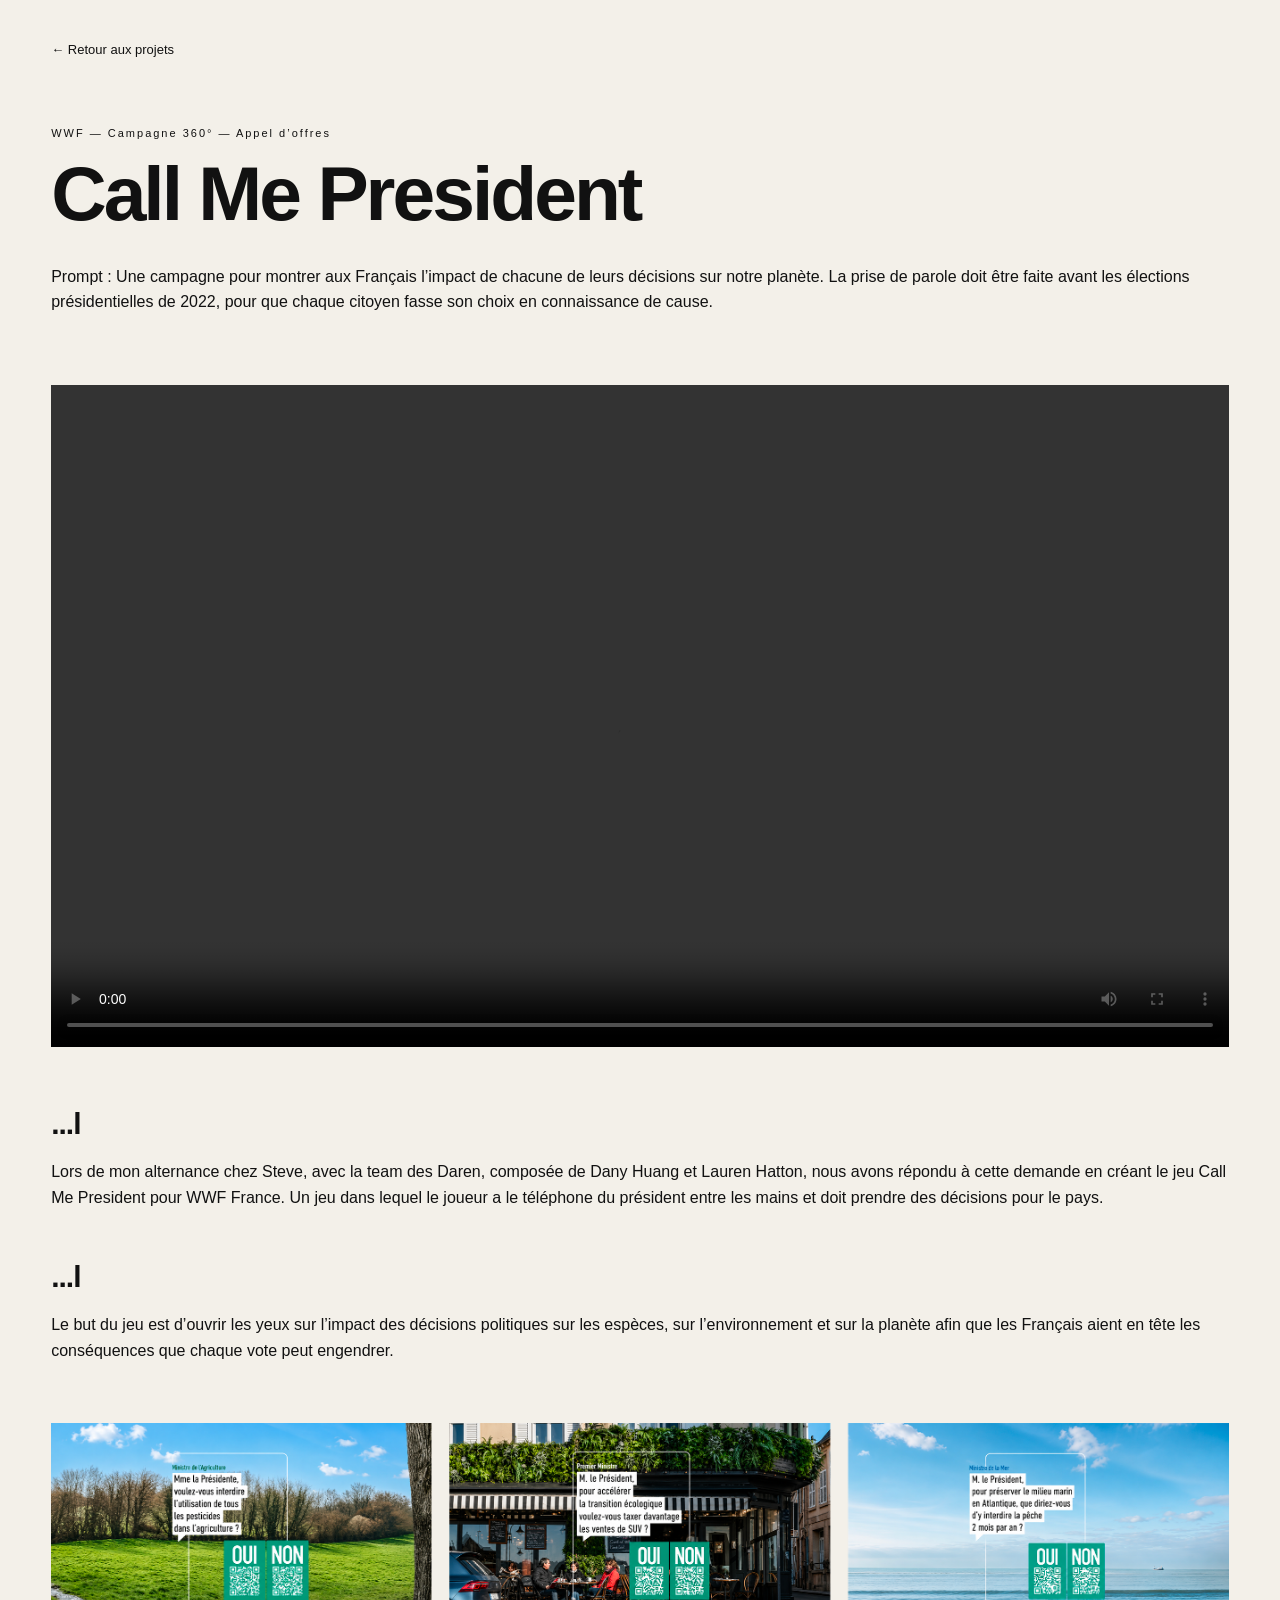
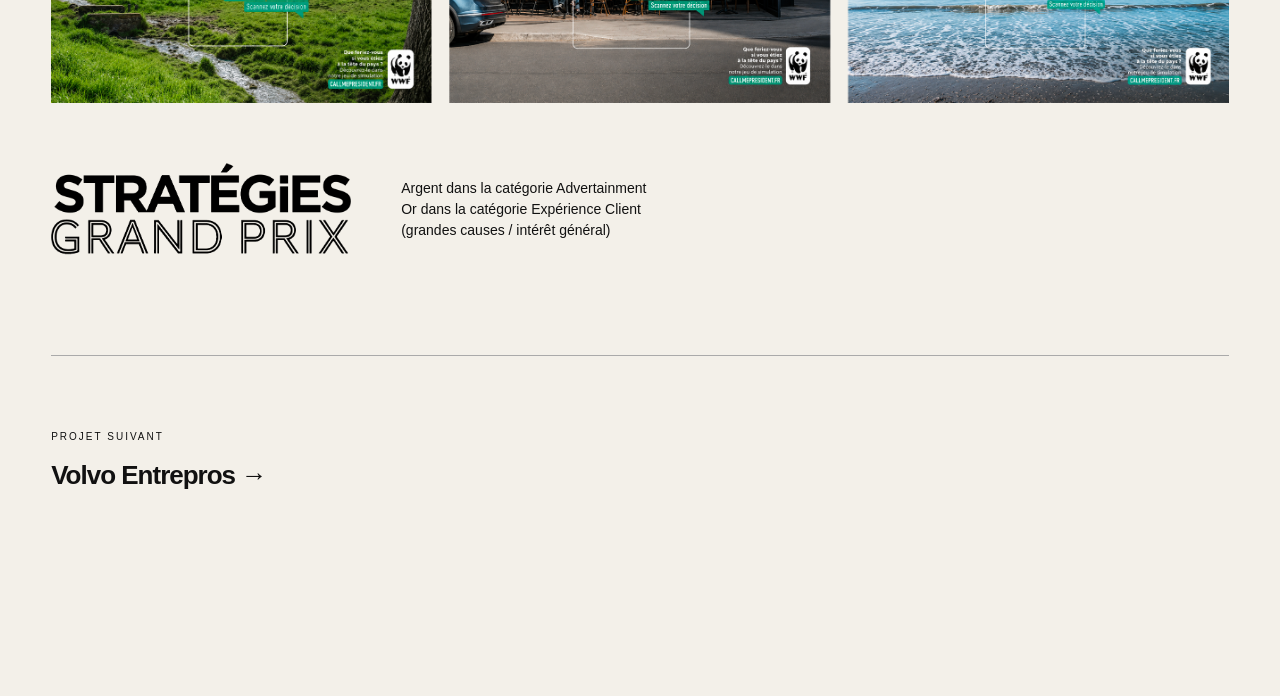
==== commit 4963789f: "ajustement son vidéo" ====
--- a/projets/projet1.html
+++ b/projets/projet1.html
@@ -40,9 +40,9 @@
     <div class="project-content">
 
 
-      <video autoplay muted loop playsinline>
-        <source src="../videos/projet1.mp4" type="video/mp4">
-      </video>
+     <video controls playsinline>
+  <source src="../videos/projet1.mp4" type="video/mp4">
+</video>
 
  <h2>...l</h2>
       <p>
--- a/style.css
+++ b/style.css
@@ -874,7 +874,6 @@
   text-decoration: underline;
 }
 
-
 /* ========================================
    VERSION MOBILE
 ======================================== */
@@ -887,16 +886,25 @@
     display: none;
   }
 
+  .logo {
+    font-size: 14px;
+  }
+
 
   /* HERO */
 
- .hero h1 {
+  .hero h1 {
     font-size: clamp(40px, 14vw, 65px);
+    line-height: 0.9;
     letter-spacing: -2px;
   }
 
   .intro {
-    font-size: 10px;
+    font-size: 12px;
+  }
+
+  .button {
+    font-size: 12px;
   }
 
 
@@ -908,6 +916,11 @@
 
   section h2 {
     font-size: clamp(28px, 9vw, 48px);
+    letter-spacing: -1.5px;
+  }
+
+  .section-number {
+    font-size: 12px;
   }
 
 
@@ -919,20 +932,22 @@
 
   .about-text {
     margin-top: 30px;
-
-    font-size: 17px;
-    line-height: 1.45;
-  }
-
-
-  /* PROJETS */
+    font-size: 12px;
+    line-height: 1.6;
+  }
+
+
+  /* PROJETS — ACCUEIL */
 
   .project-grid {
-    grid-template-columns: minmax(0, 1fr);
-
+    grid-template-columns: 1fr;
     gap: 40px;
-
     margin-top: 40px;
+  }
+
+  .project-info p {
+    font-size: 12px;
+    line-height: 1.4;
   }
 
   .project-info h3 {
@@ -940,7 +955,7 @@
   }
 
 
-  /* PAGES PROJETS */
+  /* PAGE PROJET */
 
   .project-page {
     padding: 25px 4% 80px;
@@ -955,26 +970,54 @@
     margin-bottom: 50px;
   }
 
- .project-header h1 {
+  .project-category {
+    font-size: 12px;
+    line-height: 1.5;
+  }
+
+  .project-header h1 {
     font-size: clamp(36px, 13vw, 60px);
+    line-height: 0.95;
     letter-spacing: -2px;
   }
 
-.project-description {
-  font-size: 13px;
-  line-height: 1.6;
-}
-
- .project-content h2 {
-    font-size: 21px;
-  }
-
-.project-content > p {
-  font-size: 13px;
-  line-height: 1.6;
-}
-
-  /* IMAGES / VIDÉOS */
+
+  /* DESCRIPTION DU PROJET */
+
+  .project-description {
+    margin-top: 25px;
+    font-size: 14px;
+    line-height: 1.6;
+  }
+
+
+  /* TITRES H2 DES PROJETS */
+
+  .project-content h2 {
+    display: block;
+    visibility: visible;
+    opacity: 1;
+
+    margin-top: 35px;
+    margin-bottom: 12px;
+
+    font-size: 20px;
+    line-height: 1.2;
+    letter-spacing: -0.5px;
+
+    color: #111;
+  }
+
+
+  /* TEXTES DES PROJETS */
+
+  .project-content > p {
+    font-size: 14px;
+    line-height: 1.6;
+  }
+
+
+  /* GRANDES IMAGES / VIDÉOS */
 
   .project-content > img,
   .project-content > video {
@@ -987,8 +1030,8 @@
   .image-text-row {
     flex-direction: column;
     align-items: flex-start;
-
     gap: 20px;
+    margin: 35px 0;
   }
 
   .image-text-row img {
@@ -996,10 +1039,10 @@
     max-width: 100%;
   }
 
-.image-text-row p {
-  font-size: 12px;
-  line-height: 1.6;
-}
+  .image-text-row p {
+    font-size: 12px;
+    line-height: 1.6;
+  }
 
 
   /* VIDÉOS VERTICALES */
@@ -1012,7 +1055,6 @@
     align-items: flex-start;
 
     gap: 10px;
-
     margin: 40px 0;
   }
 
@@ -1023,7 +1065,6 @@
     aspect-ratio: 9 / 16;
 
     object-fit: cover;
-
     background: black;
   }
 
@@ -1033,6 +1074,7 @@
   .horizontal-videos {
     flex-direction: column;
     gap: 15px;
+    margin: 40px 0;
   }
 
   .horizontal-videos video {
@@ -1045,6 +1087,7 @@
   .vertical-images {
     grid-template-columns: 1fr;
     gap: 20px;
+    margin: 40px 0;
   }
 
   .vertical-images img {
@@ -1057,6 +1100,7 @@
   .project5-images {
     flex-direction: column;
     gap: 20px;
+    margin: 40px 0;
   }
 
   .project5-images img {
@@ -1069,16 +1113,61 @@
   .storyboard {
     grid-template-columns: repeat(2, 1fr);
     gap: 12px;
-  }
-
-.storyboard-item p {
-  font-size: 12px;
-  line-height: 1.5;
-}
+    margin: 40px 0;
+  }
 
   .storyboard-detail {
     grid-template-columns: 1fr;
     gap: 35px;
+    margin: 50px 0;
+  }
+
+  .storyboard-item p {
+    font-size: 12px;
+    line-height: 1.5;
+  }
+
+
+  /* PROJET SUIVANT */
+
+  .next-project {
+    margin-top: 70px;
+    padding: 45px 0;
+  }
+
+  .next-project span {
+    font-size: 12px;
+    letter-spacing: 1.5px;
+  }
+
+  .next-project h2 {
+    margin-top: 14px;
+    font-size: 22px;
+    line-height: 1.1;
+  }
+
+
+  /* COMPÉTENCES */
+
+  .skills > h2 {
+    font-size: clamp(28px, 9vw, 48px);
+  }
+
+  .skills-block h3 {
+    font-size: 12px;
+  }
+
+  .skills-line {
+    font-size: 12px;
+    line-height: 1.5;
+  }
+
+  .software-block h3 {
+    font-size: 12px;
+  }
+
+  .software p {
+    font-size: 12px;
   }
 
 
@@ -1087,12 +1176,11 @@
   .contact-info {
     flex-direction: column;
     align-items: flex-start;
-
     gap: 15px;
   }
 
   .contact-info a {
-    font-size: 14px;
+    font-size: 13px;
   }
 
 
@@ -1101,7 +1189,22 @@
   footer {
     flex-direction: column;
     gap: 20px;
-
-    font-size: 11px;
-  }
+    font-size: 12px;
+  }
+
+
+  /* PAGE CV */
+
+  .cv-simple p {
+    font-size: 12px;
+  }
+
+  .cv-download {
+    font-size: 12px;
+  }
+
+  .cv-back {
+    font-size: 12px;
+  }
+
 }
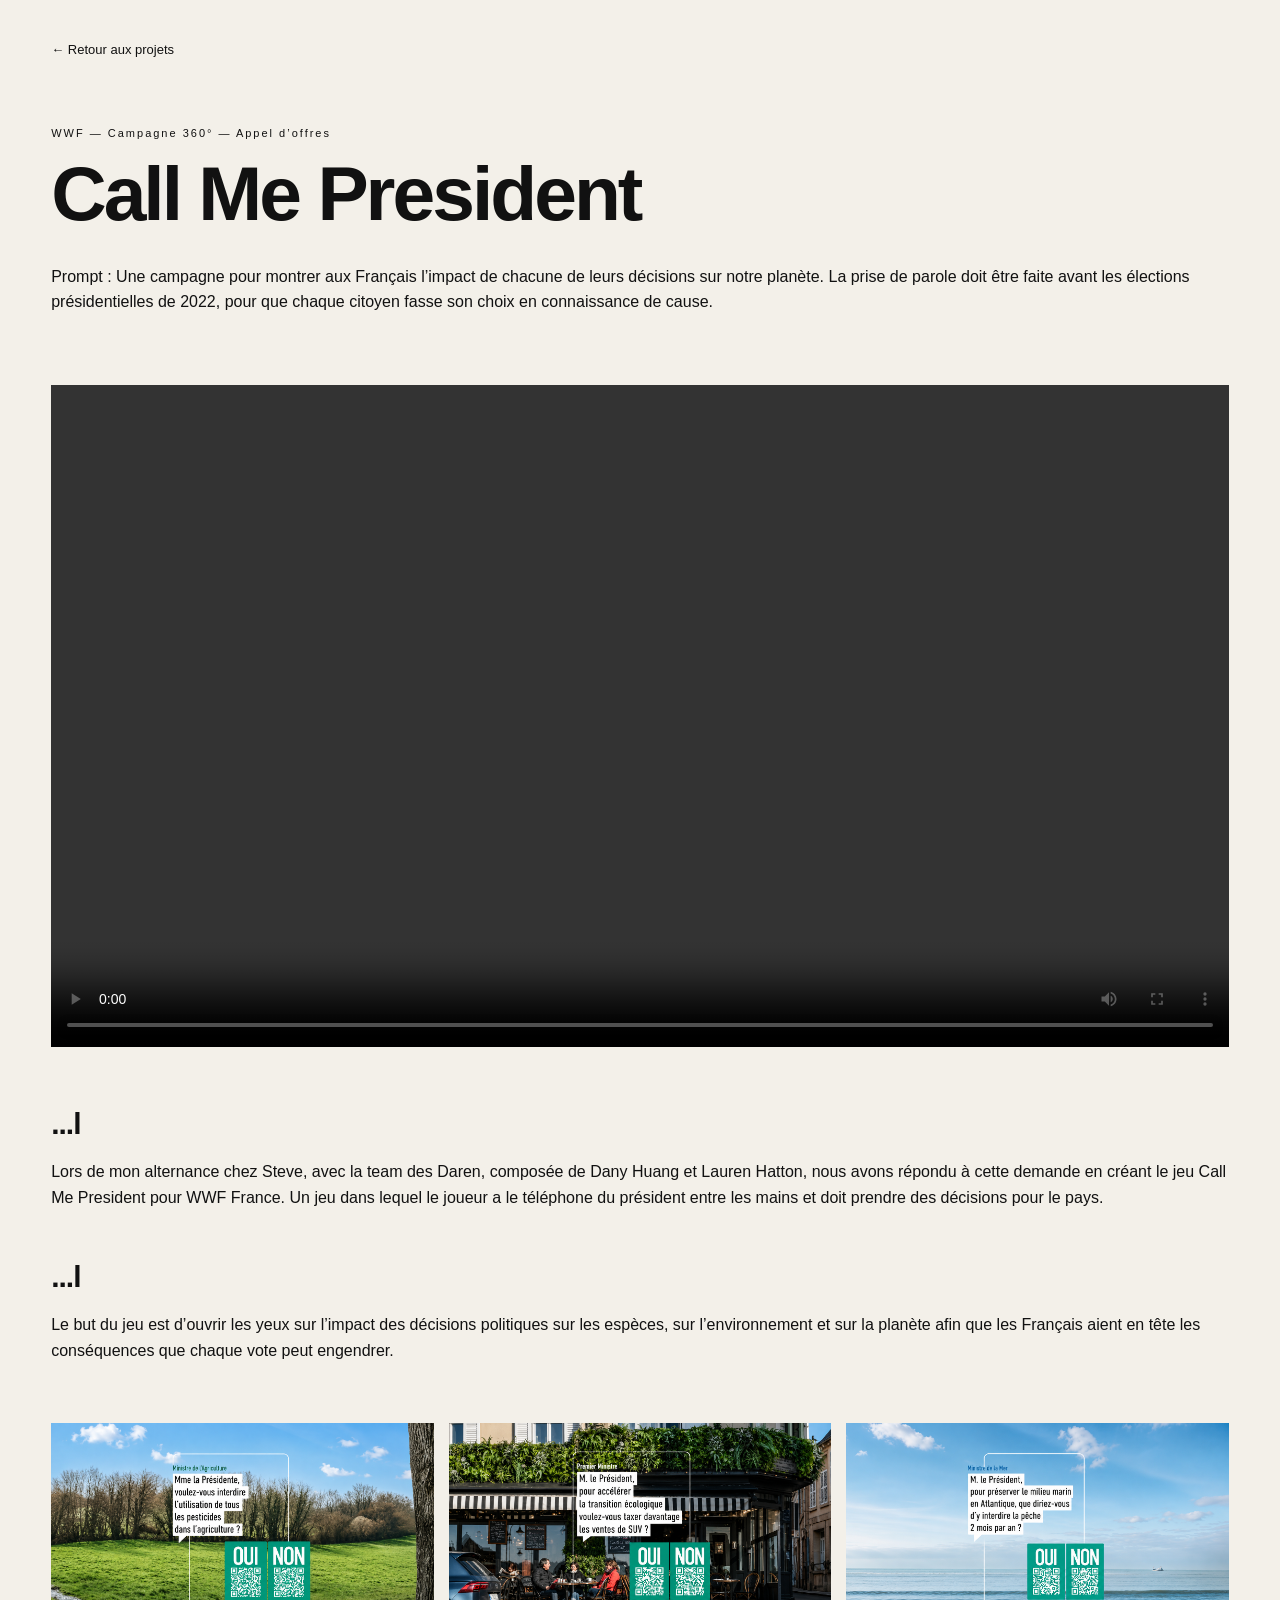
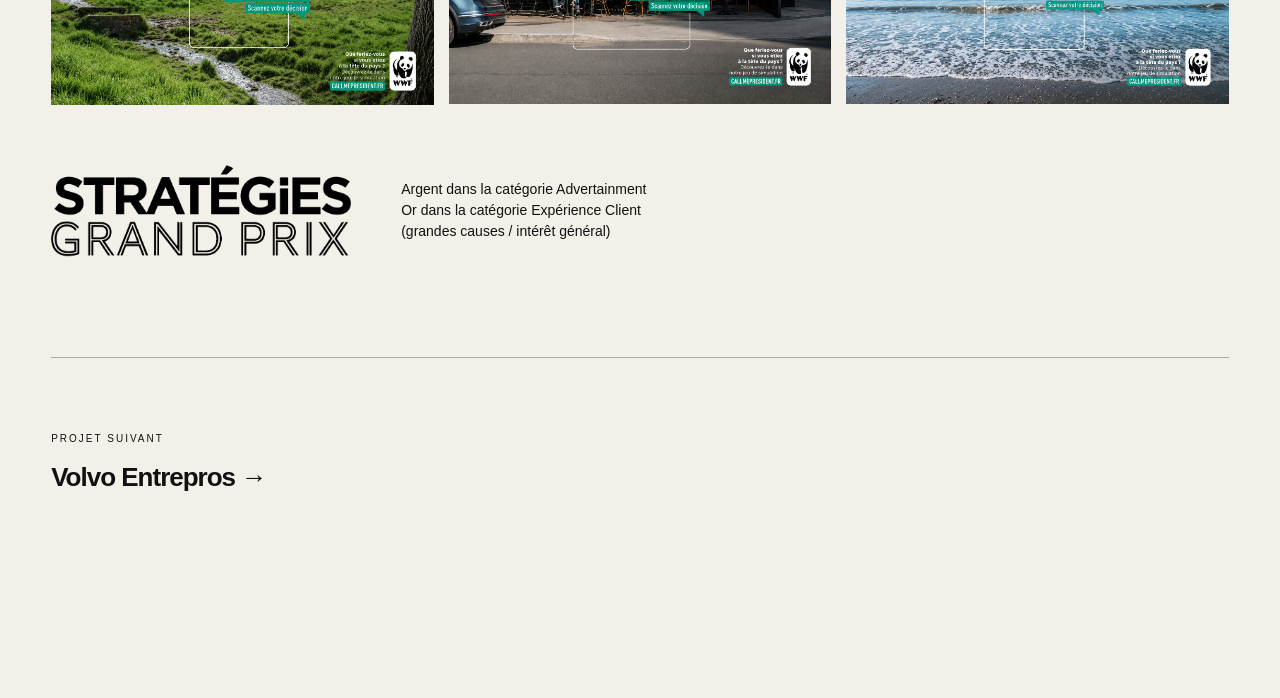
==== commit 0483ffe2: "ajust mob projet 1" ====
--- a/projets/projet1.html
+++ b/projets/projet1.html
@@ -60,10 +60,11 @@
         aient en tête les conséquences que chaque vote peut engendrer.
       </p>
 
-      <img
-        src="../images/projet1-2.png"
-        alt="Call Me President"
-      >
+      <div class="project1-campaign-images">
+  <img src="../images/projet1-campagne1.jpg" alt="Campagne WWF - visuel 1">
+  <img src="../images/projet1-campagne2.jpg" alt="Campagne WWF - visuel 2">
+  <img src="../images/projet1-campagne3.jpg" alt="Campagne WWF - visuel 3">
+</div>
 
       <div class="image-text-row">
 
--- a/style.css
+++ b/style.css
@@ -874,6 +874,22 @@
   text-decoration: underline;
 }
 
+/* PROJET 1 — 3 VISUELS CAMPAGNE */
+
+.project1-campaign-images {
+  display: grid;
+  grid-template-columns: repeat(3, 1fr);
+  gap: 15px;
+  width: 100%;
+  margin: 60px 0;
+}
+
+.project1-campaign-images img {
+  width: 100%;
+  height: auto;
+  display: block;
+}
+
 /* ========================================
    VERSION MOBILE
 ======================================== */
@@ -932,7 +948,7 @@
 
   .about-text {
     margin-top: 30px;
-    font-size: 12px;
+    font-size: 13px;
     line-height: 1.6;
   }
 
@@ -1044,6 +1060,17 @@
     line-height: 1.6;
   }
 
+.project1-campaign-images {
+  grid-template-columns: repeat(2, 1fr);
+  gap: 12px;
+  margin: 40px 0;
+}
+
+.project1-campaign-images img:nth-child(3) {
+  grid-column: 1 / 3;
+  width: calc(50% - 6px);
+  justify-self: center;
+}
 
   /* VIDÉOS VERTICALES */
 
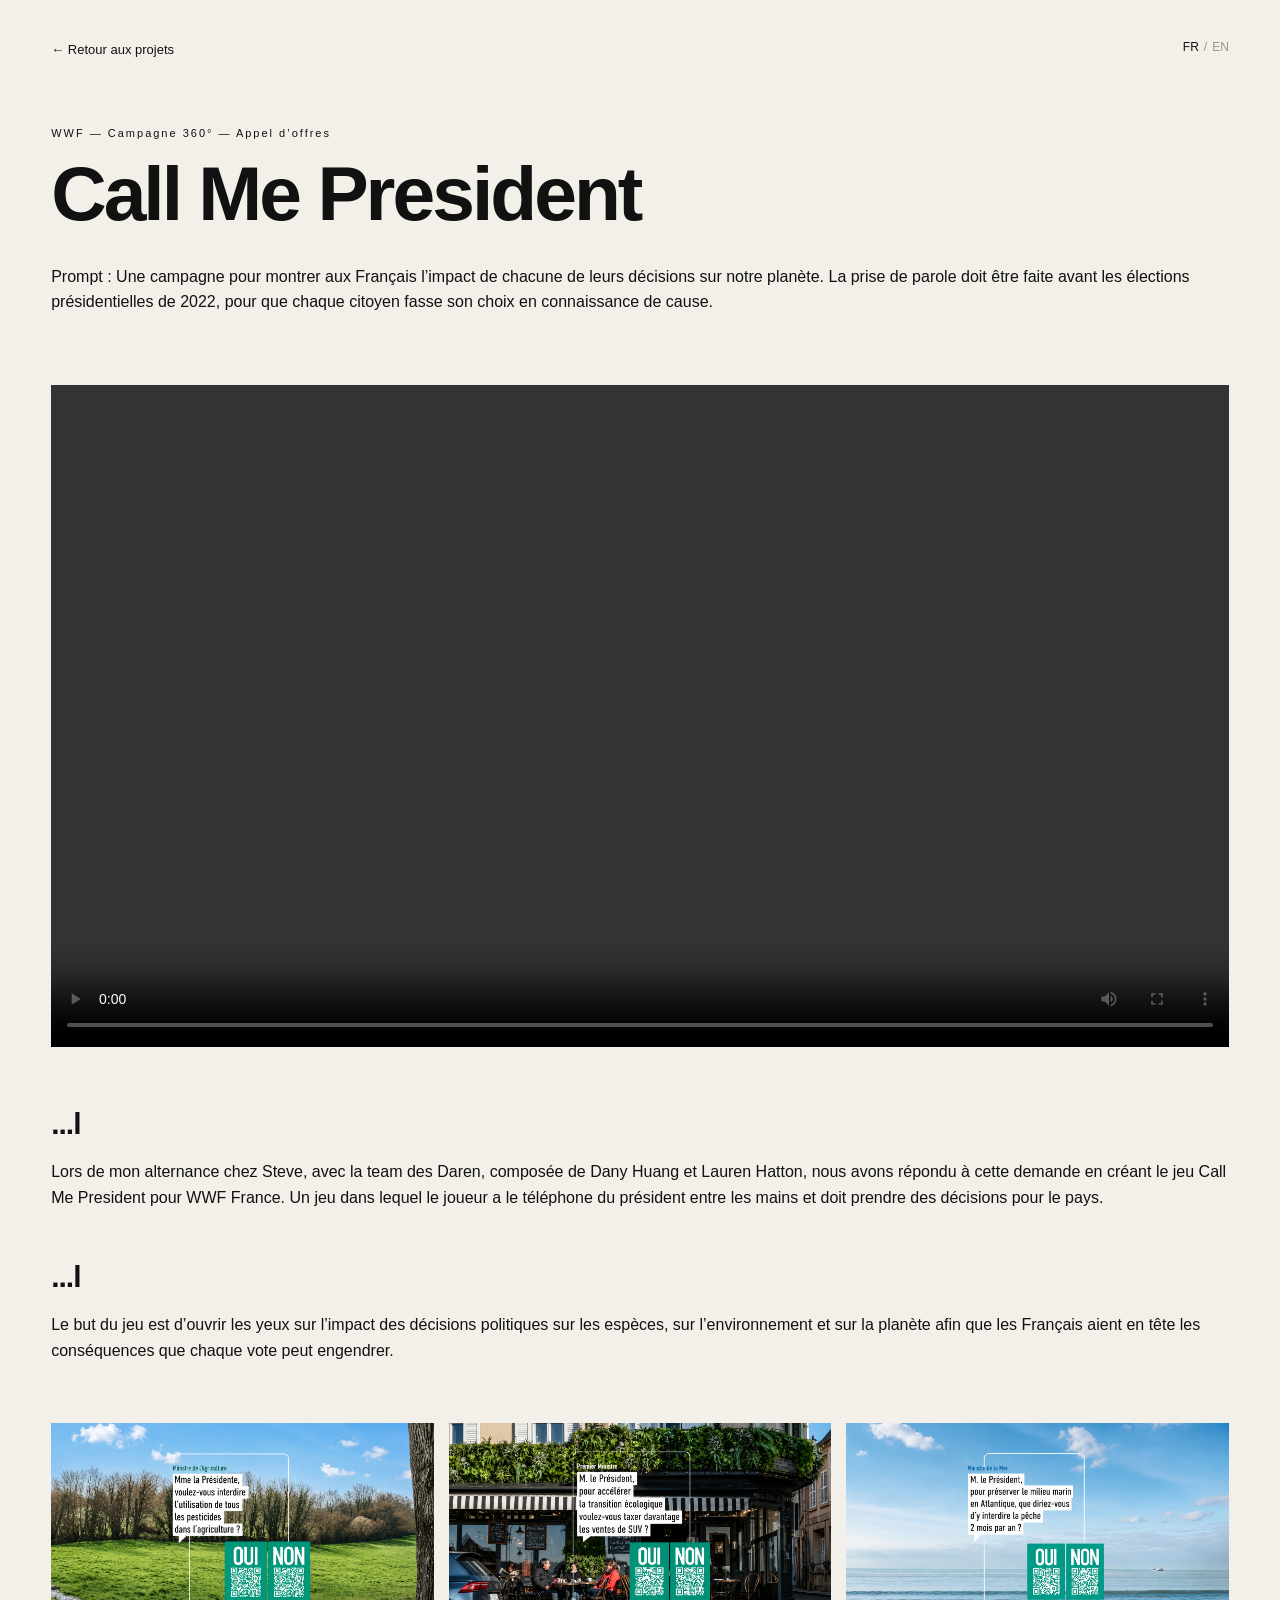
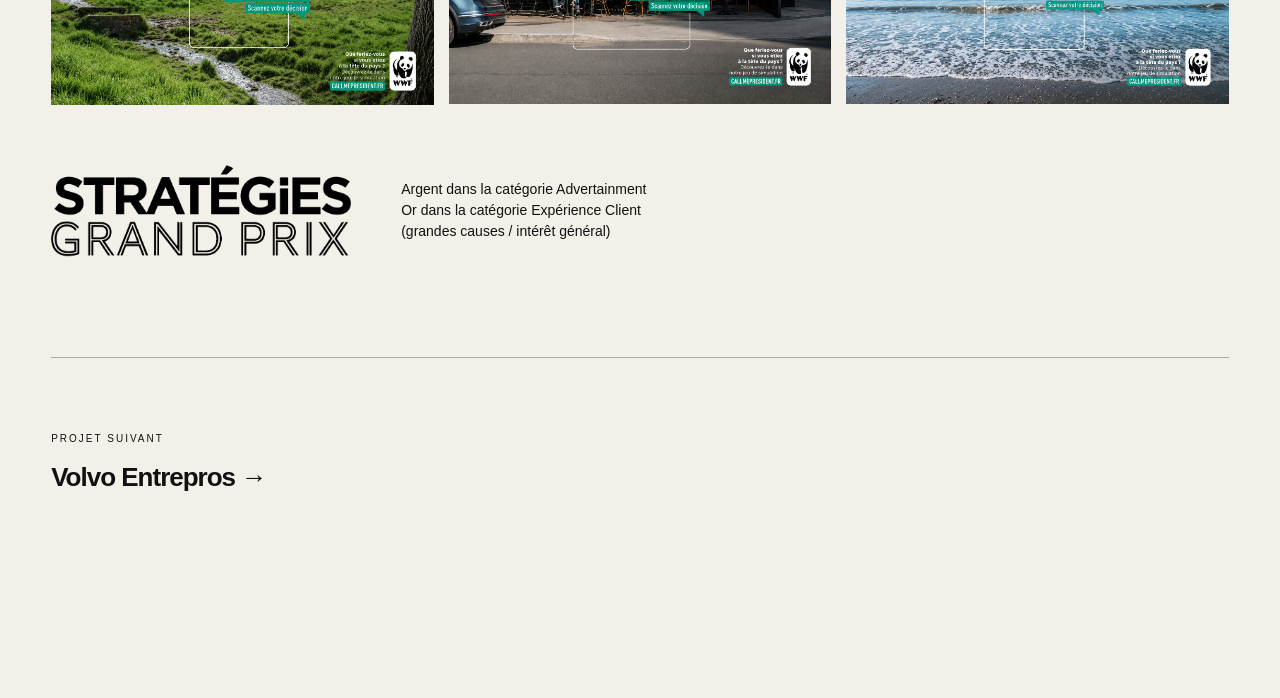
==== commit 40296a17: "update en" ====
--- a/projets/projet1.html
+++ b/projets/projet1.html
@@ -2,100 +2,262 @@
 <html lang="fr">
 
 <head>
+
   <meta charset="UTF-8">
-  <meta name="viewport" content="width=device-width, initial-scale=1.0">
+
+  <meta name="viewport"
+        content="width=device-width, initial-scale=1.0">
 
   <title>Call Me President</title>
 
   <link rel="stylesheet" href="../style.css">
+
 </head>
 
+
 <body>
 
+
+  <!-- ========================================
+       CHOIX DE LANGUE
+  ======================================== -->
+
+  <div class="project-language-switch language-switch">
+
+    <button type="button" id="lang-fr" class="active">
+      FR
+    </button>
+
+    <span>/</span>
+
+    <button type="button" id="lang-en">
+      EN
+    </button>
+
+  </div>
+
+
+
+  <!-- ========================================
+       PAGE PROJET
+  ======================================== -->
+
   <main class="project-page">
 
-    <a href="../index.html" class="back-button">
+
+    <!-- RETOUR AUX PROJETS -->
+
+    <a href="../index.html"
+       class="back-button"
+       data-fr="← Retour aux projets"
+       data-en="← Back to projects">
+
       ← Retour aux projets
+
     </a>
 
+
+
+    <!-- ========================================
+         EN-TÊTE
+    ======================================== -->
+
     <header class="project-header">
 
-      <p class="project-category">
+
+      <p class="project-category"
+         data-fr="WWF — Campagne 360° — Appel d’offres"
+         data-en="WWF — 360° Campaign — Pitch">
+
         WWF — Campagne 360° — Appel d’offres
-      </p>
+
+      </p>
+
 
       <h1>
         Call Me President
       </h1>
 
-      <p class="project-description">
+
+      <p class="project-description"
+
+         data-fr="Prompt : Une campagne pour montrer aux Français l’impact de chacune de leurs décisions sur notre planète. La prise de parole doit être faite avant les élections présidentielles de 2022, pour que chaque citoyen fasse son choix en connaissance de cause."
+
+         data-en="Prompt: Create a campaign highlighting how every decision we make can impact the planet. The campaign was to launch ahead of the 2022 French presidential election, helping citizens make informed choices.">
+
         Prompt : Une campagne pour montrer aux Français l’impact de chacune de leurs décisions
         sur notre planète. La prise de parole doit être faite avant les élections
         présidentielles de 2022, pour que chaque citoyen fasse son choix en connaissance
         de cause.
-      </p>
+
+      </p>
+
 
     </header>
 
+
+
+    <!-- ========================================
+         CONTENU DU PROJET
+    ======================================== -->
+
     <div class="project-content">
 
 
-     <video controls playsinline>
-  <source src="../videos/projet1.mp4" type="video/mp4">
-</video>
-
- <h2>...l</h2>
-      <p>
+      <!-- VIDÉO -->
+
+      <video controls playsinline>
+
+        <source
+          src="../videos/projet1.mp4"
+          type="video/mp4">
+
+      </video>
+
+
+
+      <!-- ========================================
+           PREMIER TEXTE
+      ======================================== -->
+
+      <h2>...l</h2>
+
+
+      <p
+        data-fr="Lors de mon alternance chez Steve, avec la team des Daren, composée de Dany Huang et Lauren Hatton, nous avons répondu à cette demande en créant le jeu Call Me President pour WWF France. Un jeu dans lequel le joueur a le téléphone du président entre les mains et doit prendre des décisions pour le pays."
+
+        data-en="During my work-study program at Steve, I worked with the Daren team — Dany Huang and Lauren Hatton — to answer this brief by creating Call Me President for WWF France.
+The game puts the President’s phone directly into the player’s hands, challenging them to make decisions for the country.">
+
         Lors de mon alternance chez Steve, avec la team des Daren, composée de
         Dany Huang et Lauren Hatton, nous avons répondu à cette demande en créant
         le jeu Call Me President pour WWF France. Un jeu dans lequel le joueur a
         le téléphone du président entre les mains et doit prendre des décisions
         pour le pays.
-      </p>
-
- <h2>...l</h2>
-      <p>
+
+      </p>
+
+
+
+      <!-- ========================================
+           DEUXIÈME TEXTE
+      ======================================== -->
+
+      <h2>...l</h2>
+
+
+      <p
+        data-fr="Le but du jeu est d’ouvrir les yeux sur l’impact des décisions politiques sur les espèces, sur l’environnement et sur la planète afin que les Français aient en tête les conséquences que chaque vote peut engendrer."
+
+        data-en="The goal was to raise awareness of how political decisions can affect wildlife, the environment and the planet — and highlight the consequences that every vote can have.">
+
         Le but du jeu est d’ouvrir les yeux sur l’impact des décisions politiques
         sur les espèces, sur l’environnement et sur la planète afin que les Français
         aient en tête les conséquences que chaque vote peut engendrer.
-      </p>
+
+      </p>
+
+
+
+      <!-- ========================================
+           VISUELS DE CAMPAGNE
+      ======================================== -->
 
       <div class="project1-campaign-images">
-  <img src="../images/projet1-campagne1.jpg" alt="Campagne WWF - visuel 1">
-  <img src="../images/projet1-campagne2.jpg" alt="Campagne WWF - visuel 2">
-  <img src="../images/projet1-campagne3.jpg" alt="Campagne WWF - visuel 3">
+
+        <img
+          src="../images/projet1-campagne1.jpg"
+          alt="Campagne WWF - visuel 1">
+
+        <img
+          src="../images/projet1-campagne2.jpg"
+          alt="Campagne WWF - visuel 2">
+
+        <img
+          src="../images/projet1-campagne3.jpg"
+          alt="Campagne WWF - visuel 3">
+
+      </div>
+
+
+
+      <!-- ========================================
+           RÉCOMPENSES
+      ======================================== -->
+
+      <div class="image-text-row">
+
+
+        <img
+          src="../images/strategie-grand-prix.png"
+          alt="Stratégies Grand Prix">
+
+
+       <div class="project1-awards">
+
+  <p
+    data-fr="Argent dans la catégorie Advertainment"
+    data-en="Silver in Advertainment">
+    Argent dans la catégorie Advertainment
+  </p>
+
+  <p
+    data-fr="Or dans la catégorie Expérience Client"
+    data-en="Gold in Customer Experience">
+    Or dans la catégorie Expérience Client
+  </p>
+
+  <p
+    data-fr="(grandes causes / intérêt général)"
+    data-en="(Social Causes / Public Interest)">
+    (grandes causes / intérêt général)
+  </p>
+
 </div>
 
-      <div class="image-text-row">
-
-        <img
-          src="../images/strategie-grand-prix.png"
-          alt="Stratégies Grand Prix"
-        >
-
-        <p>
-          Argent dans la catégorie Advertainment<br>
-          Or dans la catégorie Expérience Client<br>
-          (grandes causes / intérêt général)
-        </p>
-
 
       </div>
 
-    <a href="projet2.html" class="next-project">
-
-      <span>Projet suivant</span>
-
-      <h2>
-       Volvo Entrepros →
-      </h2>
-
-    </a>
+
+
+      <!-- ========================================
+           PROJET SUIVANT
+      ======================================== -->
+
+      <a href="projet2.html"
+         class="next-project">
+
+
+        <span
+          data-fr="Projet suivant"
+          data-en="Next project">
+
+          Projet suivant
+
+        </span>
+
+
+        <h2>
+          Volvo Entrepros →
+        </h2>
+
+
+      </a>
+
 
     </div>
 
   </main>
 
+
+
+  <!-- ========================================
+       JAVASCRIPT
+  ======================================== -->
+
+  <script src="../script.js"></script>
+
+
 </body>
 
 </html>
--- a/style.css
+++ b/style.css
@@ -56,6 +56,73 @@
 
 .nav-links a {
   font-size: 13px;
+}
+
+
+/* ========================================
+   CHOIX DE LANGUE FR / EN
+======================================== */
+
+.language-switch {
+  display: flex;
+  align-items: center;
+  gap: 5px;
+
+  margin-left: 30px;
+
+  font-size: 12px;
+}
+
+.language-switch button {
+  padding: 0;
+
+  border: none;
+  background: none;
+
+  color: white;
+
+  font-family: inherit;
+  font-size: 12px;
+
+  cursor: pointer;
+
+  opacity: 0.4;
+
+  transition: opacity 0.2s ease;
+}
+
+.language-switch button:hover {
+  opacity: 0.7;
+}
+
+.language-switch button.active {
+  opacity: 1;
+}
+
+.language-switch span {
+  opacity: 0.4;
+}
+
+/* ========================================
+   CHOIX DE LANGUE — PAGES PROJETS
+======================================== */
+
+.project-language-switch {
+  position: absolute;
+  top: 40px;
+  right: 4%;
+
+  margin-left: 0;
+
+  z-index: 100;
+}
+
+.project-language-switch button {
+  color: #111;
+}
+
+.project-language-switch span {
+  color: #111;
 }
 
 
@@ -103,6 +170,14 @@
 
 .hero h1 span {
   display: block;
+}
+
+.hero h1 .ina-title {
+  font-style: normal;
+  font-weight: inherit;
+}
+
+.hero h1 .ina-description {
   font-style: italic;
   font-weight: 400;
 }
@@ -891,12 +966,81 @@
 }
 
 /* ========================================
+   CONTACT
+======================================== */
+
+.contact .section-number {
+  margin-bottom: 10px;
+}
+
+.contact > h2 {
+  margin-top: 0;
+  margin-bottom: 40px;
+  font-size: clamp(32px, 4vw, 54px);
+  letter-spacing: -2px;
+}
+
+/* CV CONTACT — CACHÉ SUR DESKTOP */
+
+.contact-cv {
+  display: none;
+}
+
+/* ========================================
+   PROJET 1 — RÉCOMPENSES
+   3 récompenses les unes sous les autres
+======================================== */
+
+.awards {
+  display: flex !important;
+  flex-direction: column !important;
+  align-items: flex-start !important;
+  gap: 12px !important;
+}
+
+.awards > * {
+  width: 100% !important;
+  margin: 0 !important;
+}
+
+/* ========================================
    VERSION MOBILE
 ======================================== */
 
 @media (max-width: 700px) {
 
-  /* NAVIGATION */
+/* CONTACT — MOBILE */
+
+ .contact .section-number {
+    margin-bottom: 10px;
+  }
+
+.contact > h2 {
+  margin-top: 0;
+  margin-bottom: 30px;
+  font-size: clamp(28px, 9vw, 48px);
+  letter-spacing: -1.5px;
+}
+
+/* CHOIX DE LANGUE — PROJETS MOBILE */
+
+.project-language-switch {
+  top: 25px;
+  right: 4%;
+}
+
+.project-language-switch button {
+  font-size: 12px;
+}
+
+.project-language-switch span {
+  font-size: 12px;
+}
+
+
+  /* ========================================
+     NAVIGATION
+  ======================================== */
 
   .nav-links {
     display: none;
@@ -907,7 +1051,9 @@
   }
 
 
-  /* HERO */
+  /* ========================================
+     HERO
+  ======================================== */
 
   .hero h1 {
     font-size: clamp(40px, 14vw, 65px);
@@ -924,7 +1070,9 @@
   }
 
 
-  /* SECTIONS */
+  /* ========================================
+     SECTIONS
+  ======================================== */
 
   section {
     padding: 60px 6%;
@@ -940,7 +1088,9 @@
   }
 
 
-  /* À PROPOS */
+  /* ========================================
+     À PROPOS
+  ======================================== */
 
   .about {
     padding: 45px 6%;
@@ -953,7 +1103,9 @@
   }
 
 
-  /* PROJETS — ACCUEIL */
+  /* ========================================
+     PROJETS — PAGE D'ACCUEIL
+  ======================================== */
 
   .project-grid {
     grid-template-columns: 1fr;
@@ -971,7 +1123,9 @@
   }
 
 
-  /* PAGE PROJET */
+  /* ========================================
+     PAGES PROJETS — RÈGLES GÉNÉRALES
+  ======================================== */
 
   .project-page {
     padding: 25px 4% 80px;
@@ -998,7 +1152,7 @@
   }
 
 
-  /* DESCRIPTION DU PROJET */
+  /* DESCRIPTION */
 
   .project-description {
     margin-top: 25px;
@@ -1007,7 +1161,7 @@
   }
 
 
-  /* TITRES H2 DES PROJETS */
+  /* TITRES */
 
   .project-content h2 {
     display: block;
@@ -1025,7 +1179,7 @@
   }
 
 
-  /* TEXTES DES PROJETS */
+  /* TEXTES */
 
   .project-content > p {
     font-size: 14px;
@@ -1033,7 +1187,7 @@
   }
 
 
-  /* GRANDES IMAGES / VIDÉOS */
+  /* GRANDES IMAGES ET VIDÉOS */
 
   .project-content > img,
   .project-content > video {
@@ -1046,6 +1200,7 @@
   .image-text-row {
     flex-direction: column;
     align-items: flex-start;
+
     gap: 20px;
     margin: 35px 0;
   }
@@ -1060,43 +1215,78 @@
     line-height: 1.6;
   }
 
-.project1-campaign-images {
-  grid-template-columns: repeat(2, 1fr);
-  gap: 12px;
-  margin: 40px 0;
-}
-
-.project1-campaign-images img:nth-child(3) {
-  grid-column: 1 / 3;
-  width: calc(50% - 6px);
-  justify-self: center;
-}
-
-  /* VIDÉOS VERTICALES */
+
+  /* ========================================
+     PROJET 1 — 3 VISUELS
+     2 EN HAUT + 1 CENTRÉ EN DESSOUS
+  ======================================== */
+
+  .project1-campaign-images {
+    display: grid !important;
+    grid-template-columns: repeat(2, minmax(0, 1fr)) !important;
+
+    width: 100% !important;
+    max-width: 100% !important;
+
+    gap: 12px !important;
+    margin: 40px 0 !important;
+
+    overflow: hidden;
+  }
+
+  .project1-campaign-images img {
+    display: block !important;
+
+    width: 100% !important;
+    max-width: 100% !important;
+    height: auto !important;
+
+    margin: 0 !important;
+  }
+
+  .project1-campaign-images img:nth-child(3) {
+    grid-column: 1 / 3 !important;
+
+    width: calc(50% - 6px) !important;
+    max-width: calc(50% - 6px) !important;
+
+    justify-self: center !important;
+  }
+
+
+  /* ========================================
+     PROJET 2 — 3 VIDÉOS VERTICALES
+     L'UNE SOUS L'AUTRE
+  ======================================== */
 
   .vertical-videos {
-    width: 100%;
-
-    display: flex;
-    justify-content: center;
-    align-items: flex-start;
-
-    gap: 10px;
-    margin: 40px 0;
+    display: flex !important;
+    flex-direction: column !important;
+    align-items: center !important;
+
+    width: 100% !important;
+    max-width: 100% !important;
+
+    gap: 25px !important;
+    margin: 40px 0 !important;
   }
 
   .vertical-videos video {
-    width: calc((100% - 20px) / 3);
-
-    height: auto;
+    display: block !important;
+
+    width: 75% !important;
+    max-width: 75% !important;
+    height: auto !important;
+
     aspect-ratio: 9 / 16;
-
     object-fit: cover;
-    background: black;
-  }
-
-
-  /* VIDÉOS HORIZONTALES */
+  }
+
+
+  /* ========================================
+     PROJET 3 — VIDÉOS HORIZONTALES
+     L'UNE SOUS L'AUTRE
+  ======================================== */
 
   .horizontal-videos {
     flex-direction: column;
@@ -1109,53 +1299,128 @@
   }
 
 
-  /* IMAGES VERTICALES */
-
-  .vertical-images {
-    grid-template-columns: 1fr;
-    gap: 20px;
-    margin: 40px 0;
-  }
-
-  .vertical-images img {
+  /* ========================================
+     PROJET 3 — 4 IMAGES
+     2 × 2
+  ======================================== */
+
+  body.project3-page .vertical-images {
+    display: grid;
+    grid-template-columns: repeat(2, minmax(0, 1fr));
+
     width: 100%;
-  }
-
-
-  /* PROJET 5 */
-
-  .project5-images {
-    flex-direction: column;
-    gap: 20px;
-    margin: 40px 0;
-  }
-
-  .project5-images img {
-    width: 100%;
-  }
-
-
-  /* STORYBOARD */
-
-  .storyboard {
-    grid-template-columns: repeat(2, 1fr);
+    max-width: 100%;
+
     gap: 12px;
     margin: 40px 0;
   }
 
+  body.project3-page .vertical-images img {
+    display: block;
+
+    width: 100%;
+    max-width: 100%;
+    height: auto;
+
+    margin: 0;
+  }
+
+
+ /* ========================================
+   PROJET 5 — 3 IMAGES MOBILE
+   2 EN HAUT + 1 CENTRÉE EN DESSOUS
+======================================== */
+
+.project5-images {
+  display: grid;
+  grid-template-columns: repeat(2, minmax(0, 1fr));
+
+  width: 100%;
+  max-width: 100%;
+
+  gap: 12px;
+  margin: 40px 0;
+}
+
+.project5-images img {
+  display: block;
+
+  width: 100%;
+  max-width: 100%;
+  height: auto;
+
+  margin: 0;
+}
+
+.project5-images img:nth-child(3) {
+  grid-column: 1 / 3;
+
+  width: calc(50% - 6px);
+  max-width: calc(50% - 6px);
+
+  justify-self: center;
+}
+
+  /* ========================================
+     PROJET 4 — STORYBOARD MOBILE
+     14 IMAGES SUR 3 COLONNES
+  ======================================== */
+
+  .storyboard {
+    display: grid;
+    grid-template-columns: repeat(3, minmax(0, 1fr));
+
+    width: 100%;
+    gap: 10px;
+    margin: 40px 0;
+  }
+
+  .storyboard img {
+    display: block;
+    width: 100%;
+    max-width: 100%;
+    height: auto;
+  }
+
+
+  /* ========================================
+     PROJET 4 — STORYBOARD DÉTAILLÉ MOBILE
+     2 COLONNES
+  ======================================== */
+
   .storyboard-detail {
-    grid-template-columns: 1fr;
-    gap: 35px;
+    display: grid;
+    grid-template-columns: repeat(2, minmax(0, 1fr));
+
+    width: 100%;
+    gap: 30px 12px;
     margin: 50px 0;
   }
 
+  .storyboard-item {
+    width: 100%;
+    min-width: 0;
+  }
+
+  .storyboard-item img {
+    display: block;
+    width: 100%;
+    max-width: 100%;
+    height: auto;
+  }
+
   .storyboard-item p {
+    margin-top: 10px;
+
     font-size: 12px;
     line-height: 1.5;
-  }
-
-
-  /* PROJET SUIVANT */
+    text-align: center;
+  }
+
+
+  /* ========================================
+     PROJET SUIVANT
+  ======================================== */
 
   .next-project {
     margin-top: 70px;
@@ -1169,12 +1434,15 @@
 
   .next-project h2 {
     margin-top: 14px;
+
     font-size: 22px;
     line-height: 1.1;
   }
 
 
-  /* COMPÉTENCES */
+  /* ========================================
+     COMPÉTENCES
+  ======================================== */
 
   .skills > h2 {
     font-size: clamp(28px, 9vw, 48px);
@@ -1198,11 +1466,14 @@
   }
 
 
-  /* CONTACT */
+  /* ========================================
+     CONTACT
+  ======================================== */
 
   .contact-info {
     flex-direction: column;
     align-items: flex-start;
+
     gap: 15px;
   }
 
@@ -1211,16 +1482,22 @@
   }
 
 
-  /* FOOTER */
+  /* ========================================
+     FOOTER
+  ======================================== */
 
   footer {
     flex-direction: column;
+
     gap: 20px;
-    font-size: 12px;
-  }
-
-
-  /* PAGE CV */
+
+    font-size: 12px;
+  }
+
+
+  /* ========================================
+     PAGE CV
+  ======================================== */
 
   .cv-simple p {
     font-size: 12px;
@@ -1234,4 +1511,25 @@
     font-size: 12px;
   }
 
+/* CV CONTACT — VISIBLE SUR MOBILE */
+
+.contact-cv {
+  display: block;
+}
+
+/* ========================================
+   PROJET 1 — RÉCOMPENSES
+======================================== */
+
+.project1-awards {
+  display: flex;
+  flex-direction: column;
+  gap: 8px;
+}
+
+.project1-awards p {
+  margin: 0;
+  width: 100%;
+}
+
 }
